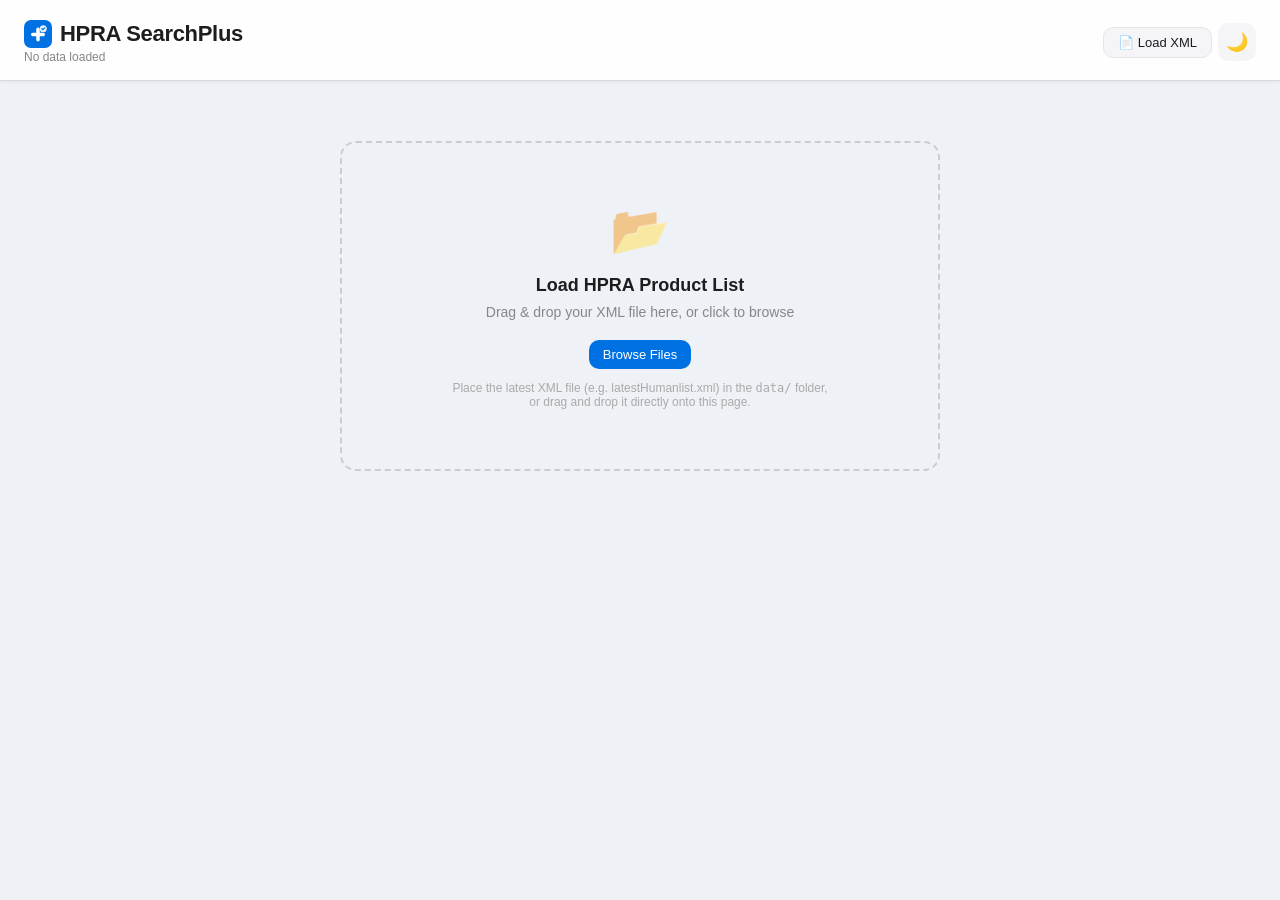
==== index.html @ dfe831aa "Addition of review check function" ====
<!DOCTYPE html>
<html lang="en">
<head>
    <meta charset="UTF-8">
    <meta name="viewport" content="width=device-width, initial-scale=1.0">
    <title>HPRA SearchPlus</title>
    <link rel="stylesheet" href="css/styles.css">
</head>
<body>
    <div class="header">
        <div class="header-content">
            <div class="header-top">
                <div class="header-text">
                    <h1><svg class="app-logo" viewBox="0 0 32 32" width="28" height="28" fill="none" xmlns="http://www.w3.org/2000/svg"><rect width="32" height="32" rx="8" fill="#0071e3"/><path d="M8 16.5a2 2 0 012-2h4v-4a2 2 0 014 0v4h4a2 2 0 010 4h-4v4a2 2 0 01-4 0v-4h-4a2 2 0 01-2-2z" fill="#fff"/><circle cx="22" cy="10" r="4" fill="#fff" opacity=".9"/><path d="M20.5 10l1 1 2-2" stroke="#0071e3" stroke-width="1.5" stroke-linecap="round" stroke-linejoin="round"/></svg> HPRA SearchPlus</h1>
                    <div class="publication-date" id="publicationDate">No data loaded</div>
                </div>
                <div class="header-controls">
                    <input type="file" id="xmlFileInput" accept=".xml" />
                    <button type="button" class="btn btn-secondary" id="fileSelectBtn" title="Load XML file">📄 Load XML</button>
                    <button type="button" class="btn btn-primary" id="exportBtn" title="Export filtered results to CSV" style="display:none;">📥 Export CSV</button>
                    <button type="button" class="btn btn-secondary" id="viewToggleBtn" title="Toggle table/card view" style="display:none;">📊 Table</button>
                    <div class="column-picker-wrapper" id="columnPickerWrapper" style="display:none;position:relative;">
                        <button type="button" class="btn btn-secondary" id="columnPickerBtn" title="Choose table columns">⚙️ Columns</button>
                        <div class="column-picker-dropdown" id="columnPickerDropdown"></div>
                    </div>
                    <button type="button" class="btn btn-secondary" id="atcBrowserBtn" title="Browse ATC classification tree" style="display:none;">🌳 ATC</button>
                    <button type="button" class="btn btn-secondary" id="shareBtn" title="Copy shareable link with current filters" style="display:none;">🔗 Share</button>
                    <button type="button" class="btn btn-secondary" id="reviewedFilterBtn" title="Filter to show only reviewed items" style="display:none;">☑ Reviewed</button>
                    <button type="button" class="btn-icon" id="themeToggle" title="Toggle dark mode">🌙</button>
                </div>
            </div>

            <div class="search-row" id="searchRow" style="display:none;">
                <div class="search-input-wrapper">
                    <input type="text" class="search-input" id="searchInput"
                        placeholder="Search products, substances, ATC codes, holders, licence numbers..."
                        autocomplete="off">
                    <button class="search-clear" id="searchClear" title="Clear search">✕</button>
                    <span class="search-shortcut" id="searchHint">/</span>
                </div>
                <div style="display:flex;gap:6px;align-items:center;">
                    <label class="filter-label" style="white-space:nowrap;">Sort by</label>
                    <select id="sortSelect" style="width:auto;min-width:140px;">
                        <option value="name-asc">Name A–Z</option>
                        <option value="name-desc">Name Z–A</option>
                        <option value="holder-asc">Holder A–Z</option>
                        <option value="holder-desc">Holder Z–A</option>
                        <option value="date-desc">Date (Newest)</option>
                        <option value="date-asc">Date (Oldest)</option>
                        <option value="market">Market Status</option>
                    </select>
                </div>
            </div>

            <div class="filters-row" id="filtersRow" style="display:none;">
                <div class="filter-group" id="filterMarketGroup">
                    <label class="filter-label">Market Status</label>
                    <div class="multiselect-wrapper" data-ms="market">
                        <button type="button" class="multiselect-button"><span class="ms-display multiselect-placeholder">All</span><span>▼</span></button>
                        <div class="multiselect-dropdown">
                            <div class="multiselect-search"><input type="text" placeholder="Type to search..."></div>
                            <div class="multiselect-actions"><button type="button" class="ms-select-all">Select Visible</button><button type="button" class="ms-clear">Clear All</button></div>
                            <div class="multiselect-options"></div>
                        </div>
                    </div>
                </div>
                <div class="filter-group">
                    <label class="filter-label">Product Type</label>
                    <select id="filterType"><option value="">All</option></select>
                </div>
                <div class="filter-group">
                    <label class="filter-label">Registration</label>
                    <select id="filterStatus"><option value="">All</option></select>
                </div>
                <div class="filter-group" id="filterFormGroup">
                    <label class="filter-label">Dosage Form</label>
                    <div class="multiselect-wrapper" data-ms="form">
                        <button type="button" class="multiselect-button"><span class="ms-display multiselect-placeholder">All</span><span>▼</span></button>
                        <div class="multiselect-dropdown">
                            <div class="multiselect-search"><input type="text" placeholder="Type to search forms..."></div>
                            <div class="multiselect-actions"><button type="button" class="ms-select-all">Select Visible</button><button type="button" class="ms-clear">Clear All</button></div>
                            <div class="multiselect-options"></div>
                        </div>
                    </div>
                </div>
                <div class="filter-group" id="filterHolderGroup">
                    <label class="filter-label">PA Holder</label>
                    <div class="multiselect-wrapper" data-ms="holder">
                        <button type="button" class="multiselect-button"><span class="ms-display multiselect-placeholder">All</span><span>▼</span></button>
                        <div class="multiselect-dropdown">
                            <div class="multiselect-search"><input type="text" placeholder="Type to search holders..."></div>
                            <div class="multiselect-actions"><button type="button" class="ms-select-all">Select Visible</button><button type="button" class="ms-clear">Clear All</button></div>
                            <div class="multiselect-options"></div>
                        </div>
                    </div>
                </div>
                <div class="filter-group" id="filterSubstancesGroup">
                    <label class="filter-label">Active Substance</label>
                    <div class="multiselect-wrapper" data-ms="substance">
                        <button type="button" class="multiselect-button"><span class="ms-display multiselect-placeholder">All</span><span>▼</span></button>
                        <div class="multiselect-dropdown">
                            <div class="multiselect-search"><input type="text" placeholder="Type to search substances..."></div>
                            <div class="multiselect-actions"><button type="button" class="ms-select-all">Select Visible</button><button type="button" class="ms-clear">Clear All</button></div>
                            <div class="multiselect-options"></div>
                        </div>
                    </div>
                </div>
                <div class="filter-group" id="filterRoutesGroup">
                    <label class="filter-label">Route</label>
                    <div class="multiselect-wrapper" data-ms="route">
                        <button type="button" class="multiselect-button"><span class="ms-display multiselect-placeholder">All</span><span>▼</span></button>
                        <div class="multiselect-dropdown">
                            <div class="multiselect-search"><input type="text" placeholder="Type to search routes..."></div>
                            <div class="multiselect-actions"><button type="button" class="ms-select-all">Select Visible</button><button type="button" class="ms-clear">Clear All</button></div>
                            <div class="multiselect-options"></div>
                        </div>
                    </div>
                </div>
                <div class="filter-group" id="filterATCGroup">
                    <label class="filter-label">ATC Code</label>
                    <div class="multiselect-wrapper" data-ms="atc">
                        <button type="button" class="multiselect-button"><span class="ms-display multiselect-placeholder">All</span><span>▼</span></button>
                        <div class="multiselect-dropdown">
                            <div class="multiselect-search"><input type="text" placeholder="Type to search ATC codes..."></div>
                            <div class="multiselect-actions"><button type="button" class="ms-select-all">Select Visible</button><button type="button" class="ms-clear">Clear All</button></div>
                            <div class="multiselect-options"></div>
                        </div>
                    </div>
                </div>
                <div class="filter-group">
                    <label class="filter-label">Legal Basis</label>
                    <select id="filterLegalBasis"><option value="">All</option></select>
                </div>
                <div class="filter-group">
                    <label class="filter-label">Dispensing</label>
                    <select id="filterDispensing"><option value="">All</option></select>
                </div>
                <div class="filter-group" style="justify-content:flex-end;">
                    <button type="button" class="btn btn-danger" id="clearFiltersBtn" style="display:none;" title="Reset all filters and search">✕ Clear All</button>
                </div>
            </div>

            <div class="filter-pills-bar" id="filterPillsBar" style="display:none;"></div>

            <div class="stats-bar" id="statsBar" style="display:none;">
                <span class="stat-total" id="statTotal"></span>
                <span class="stat-pill stat-marketed" id="statMarketed"></span>
                <span class="stat-pill stat-not-marketed" id="statNotMarketed"></span>
                <span class="stat-pill stat-unknown" id="statUnknown"></span>
                <span class="stat-pill stat-reviewed" id="statReviewed" style="display:none;"></span>
            </div>
        </div>
    </div>

    <div class="container">
        <div id="loadingState">
            <div class="loading">
                <div class="loader"></div>
                <p>Looking for XML data...</p>
            </div>
        </div>

        <div id="dropZone" style="display:none;">
            <div class="drop-zone" id="dropArea">
                <div class="drop-zone-icon">📂</div>
                <div class="drop-zone-title">Load HPRA Product List</div>
                <div class="drop-zone-sub">Drag & drop your XML file here, or click to browse</div>
                <button class="btn btn-primary" id="dropZoneBrowse">Browse Files</button>
                <div class="drop-zone-hint">
                    Place the latest XML file (e.g. latestHumanlist.xml) in the <code>data/</code> folder,<br>
                    or drag and drop it directly onto this page.
                </div>
            </div>
        </div>

        <div class="atc-browser-panel" id="atcBrowserPanel" style="display:none;">
            <div class="atc-browser-header">
                <div class="atc-browser-title">🌳 ATC Classification Browser</div>
                <div style="display:flex;gap:6px;align-items:center;">
                    <span class="atc-active-filter" id="atcActiveFilter" style="display:none;"></span>
                    <button type="button" class="btn btn-danger" id="clearAtcFilter" style="display:none;font-size:11px;padding:4px 10px;">✕ Clear</button>
                    <button type="button" class="atc-collapse-btn" id="atcCollapseAll" title="Collapse all">⊟</button>
                </div>
            </div>
            <div class="atc-browser-search">
                <input type="text" id="atcBrowserSearch" placeholder="Search ATC codes..." />
            </div>
            <div class="atc-browser-tree" id="atcBrowserTree"></div>
        </div>

        <div id="productsContainer" style="display:none;"></div>

        <div class="pagination" id="paginationControls" style="display:none;">
            <button type="button" id="firstPageBtn" title="First page">⟪</button>
            <button type="button" id="prevPageBtn" title="Previous page">← Prev</button>
            <div class="page-info"><span id="pageInfo">Page 1</span></div>
            <button type="button" id="nextPageBtn" title="Next page">Next →</button>
            <button type="button" id="lastPageBtn" title="Last page">⟫</button>
            <select id="perPageSelect" title="Items per page">
                <option value="25">25</option>
                <option value="50" selected>50</option>
                <option value="100">100</option>
                <option value="250">250</option>
            </select>
            <span style="font-size:12px;color:#86868b;">per page</span>
        </div>
    </div>

    <div class="modal" id="detailModal">
        <div class="modal-content" id="modalContent">
            <div id="modalBody"></div>
        </div>
    </div>

    <div class="toast" id="toast"></div>

    <footer class="app-footer" id="appFooter" style="display:none;">
        <span>HPRA SearchPlus</span>
        <span class="footer-sep">|</span>
        <span>Data sourced from <a href="https://www.hpra.ie" target="_blank" rel="noopener">HPRA</a></span>
        <span class="footer-sep">|</span>
        <a href="#" id="changelogLink">Changelog</a>
        <span class="footer-sep">|</span>
        <a href="https://github.com/snbyrnes/snbyrnes.github.io/issues/new/choose" target="_blank" rel="noopener">🐛 Report a Bug / Request a Feature</a>
    </footer>

    <div class="changelog-overlay" id="changelogModal">
        <div class="changelog-modal">
            <div class="changelog-header">
                <h3>📋 Changelog</h3>
                <button type="button" class="changelog-close" id="closeChangelog" title="Close">✕</button>
            </div>
            <div class="changelog-body" id="changelogContent">
                <div class="changelog-loading">Loading changelog...</div>
            </div>
        </div>
    </div>

    <script src="js/app.js"></script>
</body>
</html>
---- css/styles.css ----
/* HPRA SearchPlus – Styles */

* { margin: 0; padding: 0; box-sizing: border-box; }

body {
    font-family: -apple-system, BlinkMacSystemFont, 'Segoe UI', Roboto, Oxygen, Ubuntu, Cantarell, sans-serif;
    background: #eef1f5; color: #1d1d1f;
    transition: background 0.3s ease, color 0.3s ease;
}
body.dark { background: #161618; color: #f5f5f7; }

/* ── Header ─────────────────────────────────────────── */
.header {
    background: rgba(255,255,255,0.92); backdrop-filter: blur(12px);
    padding: 20px 24px 16px; border-bottom: 1px solid #d8dae0;
    position: sticky; top: 0; z-index: 100;
    box-shadow: 0 1px 4px rgba(0,0,0,0.06);
}
body.dark .header { background: rgba(29,29,31,0.92); border-bottom-color: #3a3a3c; box-shadow: 0 1px 4px rgba(0,0,0,0.3); }
.header-content { max-width: 1600px; margin: 0 auto; }

.header-top { display: flex; justify-content: space-between; align-items: center; gap: 16px; flex-wrap: wrap; }
.header-text { display: flex; flex-direction: column; gap: 2px; }
.header-text h1 { font-size: 22px; font-weight: 700; letter-spacing: -0.3px; display: flex; align-items: center; gap: 8px; }
.app-logo { flex-shrink: 0; vertical-align: middle; }
.publication-date { font-size: 12px; color: #86868b; }
.header-controls { display: flex; gap: 6px; align-items: center; flex-wrap: wrap; }

/* Buttons */
.btn {
    border: none; padding: 7px 14px; border-radius: 10px; cursor: pointer;
    font-size: 13px; font-weight: 500; transition: all 0.2s ease;
    display: inline-flex; align-items: center; gap: 5px; white-space: nowrap;
}
.btn-primary { background: #0071e3; color: #fff; }
.btn-primary:hover { background: #0077ed; }
body.dark .btn-primary { background: #0a84ff; }
.btn-secondary {
    background: #f5f5f7; color: #1d1d1f; border: 1px solid #e5e5e7;
}
.btn-secondary:hover { background: #e8e8ed; border-color: #0071e3; }
body.dark .btn-secondary { background: #424245; color: #f5f5f7; border-color: #555558; }
body.dark .btn-secondary:hover { background: #555558; border-color: #0a84ff; }
.btn-secondary.active { background: #0071e3; color: #fff; border-color: #0071e3; }
body.dark .btn-secondary.active { background: #0a84ff; border-color: #0a84ff; }
.btn-icon {
    background: #f5f5f7; border: none; width: 38px; height: 38px;
    border-radius: 10px; cursor: pointer; display: flex; align-items: center;
    justify-content: center; font-size: 18px; transition: background 0.2s;
}
body.dark .btn-icon { background: #424245; }
.btn-icon:hover { background: #e5e5e7; }
body.dark .btn-icon:hover { background: #555558; }
.btn-danger { background: transparent; color: #ff3b30; border: 1px solid #ff3b30; }
.btn-danger:hover { background: #ff3b30; color: #fff; }

#xmlFileInput { display: none; }

/* Search */
.search-row { display: flex; gap: 10px; margin-top: 14px; align-items: center; }
.search-input-wrapper { position: relative; flex: 1; max-width: 520px; }
.search-input {
    width: 100%; padding: 9px 36px 9px 14px; font-size: 14px;
    border: 1px solid #d0d2d8; border-radius: 10px;
    background: white; color: #1d1d1f; transition: all 0.2s ease;
    box-shadow: inset 0 1px 2px rgba(0,0,0,0.04);
}
body.dark .search-input { background: #424245; color: #f5f5f7; border-color: #555558; }
.search-input:focus { outline: none; border-color: #0071e3; box-shadow: 0 0 0 3px rgba(0,113,227,0.12); }
.search-clear {
    position: absolute; right: 8px; top: 50%; transform: translateY(-50%);
    background: none; border: none; font-size: 16px; cursor: pointer;
    color: #86868b; display: none; padding: 4px;
}
.search-clear.visible { display: block; }
.search-shortcut {
    position: absolute; right: 10px; top: 50%; transform: translateY(-50%);
    font-size: 11px; color: #aaa; background: #f0f0f0; padding: 1px 6px;
    border-radius: 4px; pointer-events: none; border: 1px solid #ddd;
}
body.dark .search-shortcut { background: #555; border-color: #666; color: #aaa; }

/* Filters */
.filters-row {
    display: flex; gap: 8px; margin-top: 12px; flex-wrap: wrap; align-items: flex-end;
}
.filter-group { display: flex; flex-direction: column; gap: 3px; min-width: 150px; flex: 1; max-width: 220px; }
.filter-label { font-size: 11px; font-weight: 600; text-transform: uppercase; letter-spacing: 0.4px; color: #86868b; }

select {
    padding: 7px 10px; border: 1px solid #e5e5e7; border-radius: 8px;
    background: white; color: #1d1d1f; font-size: 13px;
    cursor: pointer; transition: all 0.2s ease; width: 100%;
}
body.dark select { background: #424245; color: #f5f5f7; border-color: #555558; }
select:focus { outline: none; border-color: #0071e3; }

/* Multiselect */
.multiselect-wrapper { position: relative; width: 100%; }
.multiselect-button {
    padding: 7px 10px; border: 1px solid #e5e5e7; border-radius: 8px;
    background: white; color: #1d1d1f; font-size: 13px; cursor: pointer;
    transition: all 0.2s; text-align: left; width: 100%;
    display: flex; justify-content: space-between; align-items: center;
}
body.dark .multiselect-button { background: #424245; color: #f5f5f7; border-color: #555558; }
.multiselect-button:hover { border-color: #0071e3; }
.multiselect-dropdown {
    display: none; position: absolute; top: 100%; left: 0; right: 0;
    background: white; border: 1px solid #e5e5e7; border-top: none;
    border-radius: 0 0 8px 8px; margin-top: -1px; z-index: 1000;
    box-shadow: 0 8px 20px rgba(0,0,0,0.12);
}
body.dark .multiselect-dropdown { background: #424245; border-color: #555558; box-shadow: 0 8px 20px rgba(0,0,0,0.4); }
.multiselect-dropdown.active { display: block; }
.multiselect-search {
    padding: 6px 8px; border-bottom: 1px solid #e5e5e7;
    position: sticky; top: 0; background: white; z-index: 1001;
}
body.dark .multiselect-search { background: #424245; border-bottom-color: #555558; }
.multiselect-search input {
    width: 100%; padding: 5px 8px; border: 1px solid #e5e5e7;
    border-radius: 6px; font-size: 12px; background: #f5f5f7; color: #1d1d1f;
}
body.dark .multiselect-search input { background: #555558; color: #f5f5f7; border-color: #666669; }
.multiselect-search input:focus { outline: none; border-color: #0071e3; }
.multiselect-actions {
    padding: 4px 8px; border-bottom: 1px solid #e5e5e7; display: flex; gap: 8px;
}
body.dark .multiselect-actions { border-bottom-color: #555558; }
.multiselect-actions button {
    font-size: 11px; color: #0071e3; background: none; border: none; cursor: pointer; padding: 2px;
}
body.dark .multiselect-actions button { color: #0a84ff; }
.multiselect-options { max-height: 220px; overflow-y: auto; }
.multiselect-option {
    padding: 6px 10px; cursor: pointer; display: flex; align-items: center;
    font-size: 13px; border-bottom: 1px solid #f5f5f7; transition: background 0.1s;
}
body.dark .multiselect-option { border-bottom-color: #555558; }
.multiselect-option:hover { background: #f5f5f7; }
body.dark .multiselect-option:hover { background: #555558; }
.multiselect-option input[type="checkbox"] { margin-right: 8px; cursor: pointer; width: 15px; height: 15px; }
.multiselect-option .count { margin-left: auto; font-size: 11px; color: #86868b; min-width: 30px; text-align: right; }
.multiselect-placeholder { color: #86868b; }

/* Stats bar */
.stats-bar {
    display: flex; gap: 16px; margin-top: 12px; align-items: center; flex-wrap: wrap;
    font-size: 12px; color: #86868b;
    background: rgba(0,0,0,0.02); padding: 8px 12px; border-radius: 8px;
    border: 1px solid #e5e5e7;
}
body.dark .stats-bar { background: rgba(255,255,255,0.03); border-color: #3a3a3c; }
.stats-bar .stat-total { font-weight: 600; color: #1d1d1f; font-size: 13px; }
body.dark .stats-bar .stat-total { color: #f5f5f7; }
.stat-pill {
    display: inline-flex; align-items: center; gap: 4px;
    padding: 2px 8px; border-radius: 6px; font-size: 11px; font-weight: 500;
}
.stat-marketed { background: #e8f5e9; color: #1b5e20; }
body.dark .stat-marketed { background: #1b4620; color: #81c784; }
.stat-not-marketed { background: #ffebee; color: #b71c1c; }
body.dark .stat-not-marketed { background: #4c1419; color: #ef5350; }
.stat-unknown { background: #f3e5f5; color: #4a148c; }
body.dark .stat-unknown { background: #3d1a47; color: #ce93d8; }
.stat-reviewed { background: #e0f2f1; color: #004d40; }
body.dark .stat-reviewed { background: #003d33; color: #4db6ac; }

/* Container */
.container { max-width: 1600px; margin: 0 auto; padding: 20px 24px; }

/* Loading & Drop Zone */
.loading { text-align: center; padding: 48px 24px; color: #86868b; }
.loader {
    width: 36px; height: 36px; border: 3px solid #e5e5e7;
    border-top-color: #0071e3; border-radius: 50%;
    animation: spin 0.8s linear infinite; margin: 0 auto 14px;
}
body.dark .loader { border-color: #555558; border-top-color: #0a84ff; }
@keyframes spin { to { transform: rotate(360deg); } }

.drop-zone {
    border: 2px dashed #ccc; border-radius: 16px; padding: 60px 40px;
    text-align: center; transition: all 0.3s ease; cursor: pointer;
    margin: 40px auto; max-width: 600px;
}
.drop-zone.drag-over { border-color: #0071e3; background: rgba(0,113,227,0.05); transform: scale(1.01); }
body.dark .drop-zone { border-color: #555; }
body.dark .drop-zone.drag-over { border-color: #0a84ff; background: rgba(10,132,255,0.08); }
.drop-zone-icon { font-size: 48px; margin-bottom: 16px; opacity: 0.6; }
.drop-zone-title { font-size: 18px; font-weight: 600; margin-bottom: 8px; color: #1d1d1f; }
body.dark .drop-zone-title { color: #f5f5f7; }
.drop-zone-sub { font-size: 14px; color: #86868b; margin-bottom: 20px; }
.drop-zone-hint { font-size: 12px; color: #aaa; margin-top: 12px; }

/* Card view */
.products-grid {
    display: grid; grid-template-columns: repeat(auto-fill, minmax(340px, 1fr));
    gap: 14px;
}
.product-card {
    background: white; border-radius: 12px; padding: 18px;
    border: 1px solid #dcdee3; transition: all 0.2s ease; cursor: pointer;
    box-shadow: 0 1px 3px rgba(0,0,0,0.04);
}
body.dark .product-card { background: #2a2a2c; border-color: #3a3a3c; box-shadow: 0 1px 3px rgba(0,0,0,0.2); }
.product-card:hover { border-color: #0071e3; box-shadow: 0 4px 16px rgba(0,0,0,0.08); transform: translateY(-1px); }
body.dark .product-card:hover { box-shadow: 0 4px 16px rgba(0,0,0,0.35); }
.product-name {
    font-size: 15px; font-weight: 600; margin-bottom: 10px;
    color: #1d1d1f; line-height: 1.35;
}
body.dark .product-name { color: #f5f5f7; }
.product-detail {
    font-size: 12px; margin-bottom: 5px; color: #86868b;
    display: flex; justify-content: space-between; align-items: baseline;
}
.detail-label { font-weight: 500; color: #1d1d1f; flex-shrink: 0; }
body.dark .detail-label { color: #e8e8ed; }
.detail-value { text-align: right; flex: 1; margin-left: 10px; word-break: break-word; }

.badge {
    display: inline-block; padding: 3px 8px; border-radius: 6px;
    font-size: 10px; font-weight: 600; text-transform: uppercase;
    letter-spacing: 0.4px; margin-top: 10px; margin-right: 4px;
}
.badge-marketed { background: #e8f5e9; color: #1b5e20; }
body.dark .badge-marketed { background: #1b4620; color: #81c784; }
.badge-not-marketed { background: #ffebee; color: #b71c1c; }
body.dark .badge-not-marketed { background: #4c1419; color: #ef5350; }
.badge-unknown { background: #f3e5f5; color: #4a148c; }
body.dark .badge-unknown { background: #3d1a47; color: #ce93d8; }

.substance-tags { margin-top: 8px; padding-top: 8px; border-top: 1px solid #e5e5e7; }
body.dark .substance-tags { border-top-color: #424245; }
.substance-tag {
    display: inline-block; background: #e8ecf2; color: #1d1d1f;
    padding: 3px 7px; border-radius: 5px; margin: 2px 3px 2px 0; font-size: 10px;
    border: 1px solid #d8dae0;
}
body.dark .substance-tag { background: #3a3a3c; color: #f5f5f7; border-color: #4a4a4c; }

/* Table view */
.products-table-wrapper { overflow-x: auto; border-radius: 12px; border: 1px solid #dcdee3; box-shadow: 0 1px 4px rgba(0,0,0,0.05); }
body.dark .products-table-wrapper { border-color: #3a3a3c; box-shadow: 0 1px 4px rgba(0,0,0,0.25); }
.products-table {
    width: 100%; border-collapse: collapse; font-size: 13px;
    background: white;
}
body.dark .products-table { background: #2a2a2c; }
.products-table th {
    position: sticky; top: 0; background: #f0f2f5; padding: 10px 12px;
    text-align: left; font-weight: 600; font-size: 11px;
    text-transform: uppercase; letter-spacing: 0.3px; color: #6e6e73;
    border-bottom: 2px solid #d0d2d8; cursor: pointer; user-select: none;
    white-space: nowrap;
}
body.dark .products-table th { background: #2f2f31; border-bottom-color: #424245; color: #98989d; }
.products-table th:hover { color: #0071e3; }
body.dark .products-table th:hover { color: #0a84ff; }
.products-table th .sort-arrow { margin-left: 4px; font-size: 10px; }
.products-table td {
    padding: 9px 12px; border-bottom: 1px solid #ecedf0;
    vertical-align: top; max-width: 250px; word-break: break-word;
}
body.dark .products-table td { border-bottom-color: #333335; }
.products-table tr { cursor: pointer; transition: background 0.15s; }
.products-table tbody tr:nth-child(even) { background: #f8f9fb; }
body.dark .products-table tbody tr:nth-child(even) { background: #252527; }
.products-table tbody tr:hover { background: #e8ecf2; }
body.dark .products-table tbody tr:hover { background: #36363a; }
.products-table .cell-badge {
    display: inline-block; padding: 2px 6px; border-radius: 4px;
    font-size: 10px; font-weight: 600; text-transform: uppercase;
}

/* Reviewed column */
.review-col {
    width: 44px !important; min-width: 44px;
    text-align: center; padding: 0 6px !important;
    vertical-align: middle;
}
.review-col input[type="checkbox"] {
    width: 16px; height: 16px; cursor: pointer;
    accent-color: #0071e3; display: block; margin: 0 auto;
}
body.dark .review-col input[type="checkbox"] { accent-color: #0a84ff; }

/* Reviewed row highlight */
.products-table tbody tr.row-reviewed { background: #f0faf3 !important; }
body.dark .products-table tbody tr.row-reviewed { background: #1a3320 !important; }
.products-table tbody tr.row-reviewed td { border-bottom-color: #c3e6cb !important; }
body.dark .products-table tbody tr.row-reviewed td { border-bottom-color: #2d5e3a !important; }

/* Reviewed card highlight */
.product-card.card-reviewed {
    border-color: #34c759 !important;
    background: #f0faf3;
}
body.dark .product-card.card-reviewed {
    border-color: #30d158 !important;
    background: #1a3320;
}

/* Card top row (name + review checkbox) */
.card-top-row {
    display: flex; justify-content: space-between;
    align-items: flex-start; gap: 8px; margin-bottom: 10px;
}
.card-top-row .product-name { flex: 1; }
.review-card-check {
    display: flex; align-items: flex-start;
    cursor: pointer; flex-shrink: 0; padding-top: 2px;
}
.review-card-check input[type="checkbox"] {
    width: 16px; height: 16px; cursor: pointer; accent-color: #0071e3;
}
body.dark .review-card-check input[type="checkbox"] { accent-color: #0a84ff; }

/* No results */
.no-results { text-align: center; padding: 60px 24px; color: #86868b; }
.no-results-icon { font-size: 48px; margin-bottom: 12px; opacity: 0.5; }
.no-results-text { font-size: 17px; font-weight: 600; margin-bottom: 6px; color: #1d1d1f; }
body.dark .no-results-text { color: #f5f5f7; }

/* Pagination */
.pagination {
    display: flex; justify-content: center; align-items: center;
    gap: 8px; margin: 30px 0; flex-wrap: wrap;
}
.pagination button {
    padding: 7px 12px; border: 1px solid #dcdee3; border-radius: 8px;
    background: white; color: #1d1d1f; font-size: 13px; cursor: pointer;
    transition: all 0.2s; box-shadow: 0 1px 2px rgba(0,0,0,0.04);
}
body.dark .pagination button { background: #2a2a2c; color: #f5f5f7; border-color: #3a3a3c; box-shadow: none; }
.pagination button:hover:not(:disabled) { background: #e8ecf2; border-color: #0071e3; }
body.dark .pagination button:hover:not(:disabled) { background: #3a3a3c; }
.pagination button:disabled { opacity: 0.4; cursor: not-allowed; }
.pagination .page-info { color: #86868b; font-size: 13px; min-width: 120px; text-align: center; }
.pagination select { width: auto; min-width: 60px; }

/* Modal */
.modal {
    display: none; position: fixed; inset: 0;
    background: rgba(0,0,0,0.5); backdrop-filter: blur(4px);
    z-index: 1000; align-items: center; justify-content: center; padding: 20px;
}
.modal.active { display: flex; }
.modal-content {
    background: white; border-radius: 14px; padding: 28px;
    max-width: 680px; max-height: 85vh; overflow-y: auto; width: 100%;
    box-shadow: 0 20px 60px rgba(0,0,0,0.25);
    border: 1px solid rgba(0,0,0,0.08);
}
body.dark .modal-content { background: #2a2a2c; }
.modal-header { display: flex; justify-content: space-between; align-items: flex-start; margin-bottom: 20px; }
.modal-header h2 { font-size: 20px; font-weight: 700; line-height: 1.3; flex: 1; margin-right: 16px; }
.modal-close {
    font-size: 22px; cursor: pointer; color: #86868b; border: none;
    background: #f5f5f7; width: 32px; height: 32px; border-radius: 8px;
    display: flex; align-items: center; justify-content: center; flex-shrink: 0;
}
body.dark .modal-close { background: #424245; }
.modal-close:hover { background: #e5e5e7; color: #1d1d1f; }
body.dark .modal-close:hover { background: #555; color: #f5f5f7; }

.modal-section { margin-bottom: 20px; background: #f8f9fb; border-radius: 10px; padding: 14px 16px; }
body.dark .modal-section { background: #232325; }
.modal-section-title {
    font-size: 11px; font-weight: 700; text-transform: uppercase;
    letter-spacing: 0.5px; color: #0071e3; margin-bottom: 10px;
    padding-bottom: 6px; border-bottom: 1px solid #e5e5e7;
}
body.dark .modal-section-title { color: #0a84ff; border-bottom-color: #424245; }
.modal-field { margin-bottom: 12px; }
.modal-field-label {
    font-weight: 500; color: #86868b; font-size: 11px;
    text-transform: uppercase; letter-spacing: 0.4px; margin-bottom: 2px;
}
.modal-field-value { color: #1d1d1f; font-size: 14px; line-height: 1.5; }
body.dark .modal-field-value { color: #f5f5f7; }
.modal-field-value ul { list-style: none; }
.modal-field-value li { padding: 2px 0; }
.modal-field-value li::before { content: "\2022 "; color: #86868b; }
.copy-btn {
    background: none; border: none; cursor: pointer; font-size: 14px;
    padding: 2px 4px; margin-left: 6px; opacity: 0.5; transition: opacity 0.2s;
    vertical-align: middle;
}
.copy-btn:hover { opacity: 1; }
.copy-btn.copied { opacity: 1; }

/* Toast */
.toast {
    position: fixed; bottom: 24px; right: 24px; background: #1d1d1f;
    color: #fff; padding: 10px 18px; border-radius: 10px; font-size: 13px;
    z-index: 2000; opacity: 0; transform: translateY(20px);
    transition: all 0.3s ease; pointer-events: none;
}
body.dark .toast { background: #f5f5f7; color: #1d1d1f; }
.toast.visible { opacity: 1; transform: translateY(0); }

/* Responsive */
@media (max-width: 768px) {
    .header { padding: 14px 16px 12px; }
    .header-text h1 { font-size: 18px; }
    .container { padding: 14px 16px; }
    .products-grid { grid-template-columns: 1fr; }
    .search-input-wrapper { max-width: 100%; }
    .filter-group { min-width: 120px; max-width: none; }
    .filters-row { gap: 6px; }
}

/* Highlight */
mark {
    background: #fef08a; color: inherit; padding: 0 1px; border-radius: 2px;
}
body.dark mark { background: #854d0e; color: #fef08a; }

/* Freshness indicator */
.freshness-badge {
    display: inline-flex; align-items: center; gap: 4px;
    padding: 2px 8px; border-radius: 6px; font-size: 11px; font-weight: 500;
    margin-left: 8px; vertical-align: middle;
}
.freshness-fresh { background: #e8f5e9; color: #1b5e20; }
body.dark .freshness-fresh { background: #1b4620; color: #81c784; }
.freshness-aging { background: #fff3e0; color: #e65100; }
body.dark .freshness-aging { background: #4e2a00; color: #ffb74d; }
.freshness-stale { background: #ffebee; color: #b71c1c; }
body.dark .freshness-stale { background: #4c1419; color: #ef5350; }

/* Column picker */
.column-picker-wrapper { position: relative; }
.column-picker-dropdown {
    display: none; position: absolute; top: 100%; right: 0;
    background: white; border: 1px solid #e5e5e7; border-radius: 10px;
    margin-top: 6px; z-index: 1000; min-width: 220px;
    box-shadow: 0 8px 20px rgba(0,0,0,0.12);
    max-height: 400px; overflow-y: auto;
}
body.dark .column-picker-dropdown { background: #424245; border-color: #555558; box-shadow: 0 8px 20px rgba(0,0,0,0.4); }
.column-picker-dropdown.active { display: block; }
.cp-header {
    padding: 8px 12px; font-size: 11px; font-weight: 700;
    text-transform: uppercase; letter-spacing: 0.4px;
    color: #86868b; border-bottom: 1px solid #e5e5e7;
}
body.dark .cp-header { border-bottom-color: #555558; }
.cp-actions {
    padding: 4px 12px; border-bottom: 1px solid #e5e5e7; display: flex; gap: 8px;
}
body.dark .cp-actions { border-bottom-color: #555558; }
.cp-actions button {
    font-size: 11px; color: #0071e3; background: none; border: none; cursor: pointer; padding: 2px;
}
body.dark .cp-actions button { color: #0a84ff; }
.column-picker-option {
    padding: 6px 12px; cursor: pointer; display: flex; align-items: center;
    font-size: 13px; border-bottom: 1px solid #f5f5f7; transition: background 0.1s;
}
body.dark .column-picker-option { border-bottom-color: #555558; }
.column-picker-option:hover { background: #f5f5f7; }
body.dark .column-picker-option:hover { background: #555558; }
.column-picker-option:last-child { border-bottom: none; }
.column-picker-option input[type="checkbox"] { margin-right: 8px; cursor: pointer; width: 15px; height: 15px; }

/* ── Footer ────────────────────────────────────────── */
.app-footer {
    text-align: center; padding: 16px 24px; font-size: 12px; color: #86868b;
    border-top: 1px solid #d8dae0; background: #f0f2f5;
}
body.dark .app-footer { background: #1a1a1c; border-top-color: #2a2a2c; color: #98989d; }
.app-footer a { color: #0071e3; text-decoration: none; }
.app-footer a:hover { text-decoration: underline; }
body.dark .app-footer a { color: #0a84ff; }
.footer-sep { margin: 0 8px; opacity: 0.4; }

/* ── Changelog Modal ──────────────────────────────── */
.changelog-overlay {
    position: fixed; inset: 0; background: rgba(0,0,0,0.5); display: flex;
    align-items: center; justify-content: center; z-index: 3000;
    opacity: 0; visibility: hidden; transition: opacity 0.25s, visibility 0.25s;
    padding: 24px;
}
.changelog-overlay.active { opacity: 1; visibility: visible; }
.changelog-modal {
    background: #fff; border-radius: 14px; width: 100%; max-width: 620px;
    max-height: 80vh; display: flex; flex-direction: column;
    box-shadow: 0 20px 60px rgba(0,0,0,0.3); transform: translateY(20px);
    transition: transform 0.25s;
}
.changelog-overlay.active .changelog-modal { transform: translateY(0); }
body.dark .changelog-modal { background: #2c2c2e; }
.changelog-header {
    display: flex; justify-content: space-between; align-items: center;
    padding: 18px 24px; border-bottom: 1px solid #e5e5ea;
}
body.dark .changelog-header { border-bottom-color: #3a3a3c; }
.changelog-header h3 { margin: 0; font-size: 17px; font-weight: 600; }
.changelog-close {
    width: 30px; height: 30px; border: none; background: #f5f5f7; color: #666;
    border-radius: 50%; cursor: pointer; font-size: 14px; display: flex;
    align-items: center; justify-content: center; transition: background 0.15s;
}
.changelog-close:hover { background: #ff3b30; color: #fff; }
body.dark .changelog-close { background: #3a3a3c; color: #aaa; }
body.dark .changelog-close:hover { background: #ff453a; color: #fff; }
.changelog-body { padding: 24px; overflow-y: auto; flex: 1; }
.changelog-loading { text-align: center; padding: 40px; color: #86868b; }

/* Changelog rendered content */
.changelog-rendered h1 { font-size: 20px; margin: 0 0 16px; color: #1d1d1f; }
.changelog-rendered h2 {
    font-size: 16px; color: #0071e3; margin: 24px 0 8px; padding-bottom: 6px;
    border-bottom: 2px solid #0071e3;
}
.changelog-rendered h2:first-child { margin-top: 0; }
.changelog-rendered h3 { font-size: 14px; margin: 14px 0 6px; color: #1d1d1f; }
.changelog-rendered ul { margin: 0 0 14px 0; padding-left: 20px; }
.changelog-rendered li { color: #6e6e73; margin-bottom: 5px; font-size: 13px; line-height: 1.5; }
.changelog-rendered hr { border: none; border-top: 1px solid #e5e5ea; margin: 20px 0; }
.changelog-rendered p { color: #6e6e73; font-size: 13px; margin-bottom: 10px; line-height: 1.5; }
.changelog-rendered a { color: #0071e3; }
.changelog-rendered strong { color: #1d1d1f; }
body.dark .changelog-rendered h1,
body.dark .changelog-rendered h3,
body.dark .changelog-rendered strong { color: #f5f5f7; }
body.dark .changelog-rendered h2 { color: #0a84ff; border-bottom-color: #0a84ff; }
body.dark .changelog-rendered li,
body.dark .changelog-rendered p { color: #98989d; }
body.dark .changelog-rendered hr { border-top-color: #3a3a3c; }
body.dark .changelog-rendered a { color: #0a84ff; }

/* ── ATC Browser ──────────────────────────────────── */
.atc-browser-panel {
    background: white; border: 1px solid #e5e5e7; border-radius: 12px;
    margin-bottom: 16px; overflow: hidden;
}
body.dark .atc-browser-panel { background: #2a2a2c; border-color: #424245; }

.atc-browser-header {
    display: flex; justify-content: space-between; align-items: center;
    padding: 12px 16px; border-bottom: 1px solid #e5e5e7;
    background: #f9f9fb;
}
body.dark .atc-browser-header { background: #333; border-bottom-color: #424245; }

.atc-browser-title { font-size: 13px; font-weight: 600; }

.atc-browser-search {
    padding: 8px 12px; border-bottom: 1px solid #f0f0f2;
}
body.dark .atc-browser-search { border-bottom-color: #424245; }

.atc-browser-search input {
    width: 100%; padding: 6px 10px; border: 1px solid #e5e5e7;
    border-radius: 8px; font-size: 13px; background: #f5f5f7; color: #1d1d1f;
}
body.dark .atc-browser-search input { background: #424245; color: #f5f5f7; border-color: #555558; }
.atc-browser-search input:focus { outline: none; border-color: #0071e3; }

.atc-browser-tree { max-height: 420px; overflow-y: auto; padding: 4px 0; }

.atc-node-row {
    display: flex; align-items: center; gap: 6px;
    padding: 5px 10px; cursor: pointer; transition: background 0.1s;
    font-size: 13px; user-select: none;
}
.atc-node-row:hover { background: #f5f5f7; }
body.dark .atc-node-row:hover { background: #3a3a3c; }

.atc-node-active > .atc-node-row {
    background: rgba(0,113,227,0.08);
    box-shadow: inset 3px 0 0 #0071e3;
}
body.dark .atc-node-active > .atc-node-row {
    background: rgba(10,132,255,0.12);
    box-shadow: inset 3px 0 0 #0a84ff;
}

.atc-toggle {
    width: 16px; font-size: 10px; color: #86868b;
    flex-shrink: 0; text-align: center;
    transition: transform 0.15s; display: inline-block;
}
.atc-toggle.expanded { transform: rotate(90deg); }
.atc-toggle:hover { color: #0071e3; }
body.dark .atc-toggle:hover { color: #0a84ff; }

.atc-toggle-spacer { width: 16px; flex-shrink: 0; }

.atc-code-label {
    font-family: 'SF Mono', SFMono-Regular, Consolas, 'Liberation Mono', Menlo, monospace;
    font-weight: 600; font-size: 12px; flex-shrink: 0;
    min-width: 60px;
}

.atc-level-name {
    color: #86868b; font-size: 11px; flex: 1;
    overflow: hidden; text-overflow: ellipsis; white-space: nowrap;
}

.atc-node-count {
    margin-left: auto; font-size: 11px; color: #86868b;
    background: #f0f0f5; padding: 1px 6px; border-radius: 4px;
    flex-shrink: 0;
}
body.dark .atc-node-count { background: #424245; }

.atc-active-filter {
    font-size: 12px; font-weight: 500; color: #0071e3;
    padding: 2px 8px; background: rgba(0,113,227,0.08);
    border-radius: 6px; font-family: monospace;
}
body.dark .atc-active-filter { color: #0a84ff; background: rgba(10,132,255,0.12); }

.atc-collapse-btn {
    background: none; border: none; cursor: pointer;
    font-size: 16px; color: #86868b; padding: 2px 4px;
    border-radius: 4px; transition: all 0.15s;
}
.atc-collapse-btn:hover { color: #0071e3; background: rgba(0,113,227,0.06); }
body.dark .atc-collapse-btn:hover { color: #0a84ff; background: rgba(10,132,255,0.08); }

/* ── Filter Pills Bar ─────────────────────────────── */
.filter-pills-bar {
    display: flex; flex-wrap: wrap; gap: 6px;
    margin-top: 10px; align-items: center;
}
.filter-pill {
    display: inline-flex; align-items: center; gap: 4px;
    background: rgba(0,113,227,0.07); border: 1px solid rgba(0,113,227,0.22);
    border-radius: 20px; padding: 3px 4px 3px 10px;
    font-size: 12px; color: #0055b3; max-width: 240px;
}
body.dark .filter-pill { background: rgba(10,132,255,0.1); border-color: rgba(10,132,255,0.3); color: #4da3ff; }
.filter-pill-label { font-weight: 600; white-space: nowrap; }
.filter-pill-value { overflow: hidden; text-overflow: ellipsis; white-space: nowrap; flex: 1; min-width: 0; }
.filter-pill-remove {
    background: rgba(0,113,227,0.12); border: none; color: #0071e3;
    font-size: 13px; cursor: pointer; line-height: 1; border-radius: 50%;
    width: 18px; height: 18px; display: flex; align-items: center;
    justify-content: center; flex-shrink: 0; transition: all 0.15s;
}
.filter-pill-remove:hover { background: #0071e3; color: white; }
body.dark .filter-pill-remove { color: #0a84ff; background: rgba(10,132,255,0.15); }
body.dark .filter-pill-remove:hover { background: #0a84ff; color: white; }

/* ── Table sort indicators & keyboard nav ─────────── */
.products-table th.sort-active { color: #0071e3; background: #e4eaf5; }
body.dark .products-table th.sort-active { color: #0a84ff; background: #2a3040; }
.sort-arrow { font-size: 9px; vertical-align: middle; margin-left: 2px; }
.sort-arrow-inactive { opacity: 0.25; }
.products-table th[data-sort-field] { cursor: pointer; }

/* ── Column resize handle ─────────────────────────── */
.col-resize-handle {
    position: absolute; top: 0; right: 0;
    width: 6px; height: 100%;
    cursor: col-resize; z-index: 2;
    border-right: 2px solid transparent;
    transition: border-color 0.15s;
}
.col-resize-handle:hover, .col-resize-handle.resizing {
    border-right-color: #0071e3;
}
body.dark .col-resize-handle:hover,
body.dark .col-resize-handle.resizing { border-right-color: #0a84ff; }
body.col-resizing, body.col-resizing * { cursor: col-resize !important; user-select: none !important; }

.products-table tbody tr:focus {
    outline: 2px solid #0071e3; outline-offset: -2px;
    background: rgba(0,113,227,0.05) !important;
}
body.dark .products-table tbody tr:focus {
    outline-color: #0a84ff; background: rgba(10,132,255,0.08) !important;
}

/* ── No-results suggestions ───────────────────────── */
.no-results-suggestions {
    margin-top: 18px; display: flex; flex-direction: column;
    gap: 8px; align-items: center;
}
.no-results-suggest-label {
    font-size: 12px; color: #86868b; margin-bottom: 2px;
}
.suggestion-btn {
    padding: 7px 16px; border-radius: 10px; font-size: 12px;
    background: white; border: 1px solid #dcdee3; color: #1d1d1f;
    cursor: pointer; transition: all 0.15s;
    display: inline-flex; align-items: center; gap: 8px;
    box-shadow: 0 1px 2px rgba(0,0,0,0.04);
}
.suggestion-btn:hover { border-color: #0071e3; color: #0071e3; background: rgba(0,113,227,0.04); }
body.dark .suggestion-btn { background: #2a2a2c; border-color: #424245; color: #f5f5f7; }
body.dark .suggestion-btn:hover { border-color: #0a84ff; color: #0a84ff; }
.suggestion-count {
    background: #eef1f5; padding: 2px 8px; border-radius: 5px;
    font-weight: 600; font-size: 11px; white-space: nowrap;
}
body.dark .suggestion-count { background: #3a3a3c; }

/* Scrollbar styling */
::-webkit-scrollbar { width: 6px; }
::-webkit-scrollbar-track { background: transparent; }
::-webkit-scrollbar-thumb { background: #ccc; border-radius: 3px; }
body.dark ::-webkit-scrollbar-thumb { background: #555; }
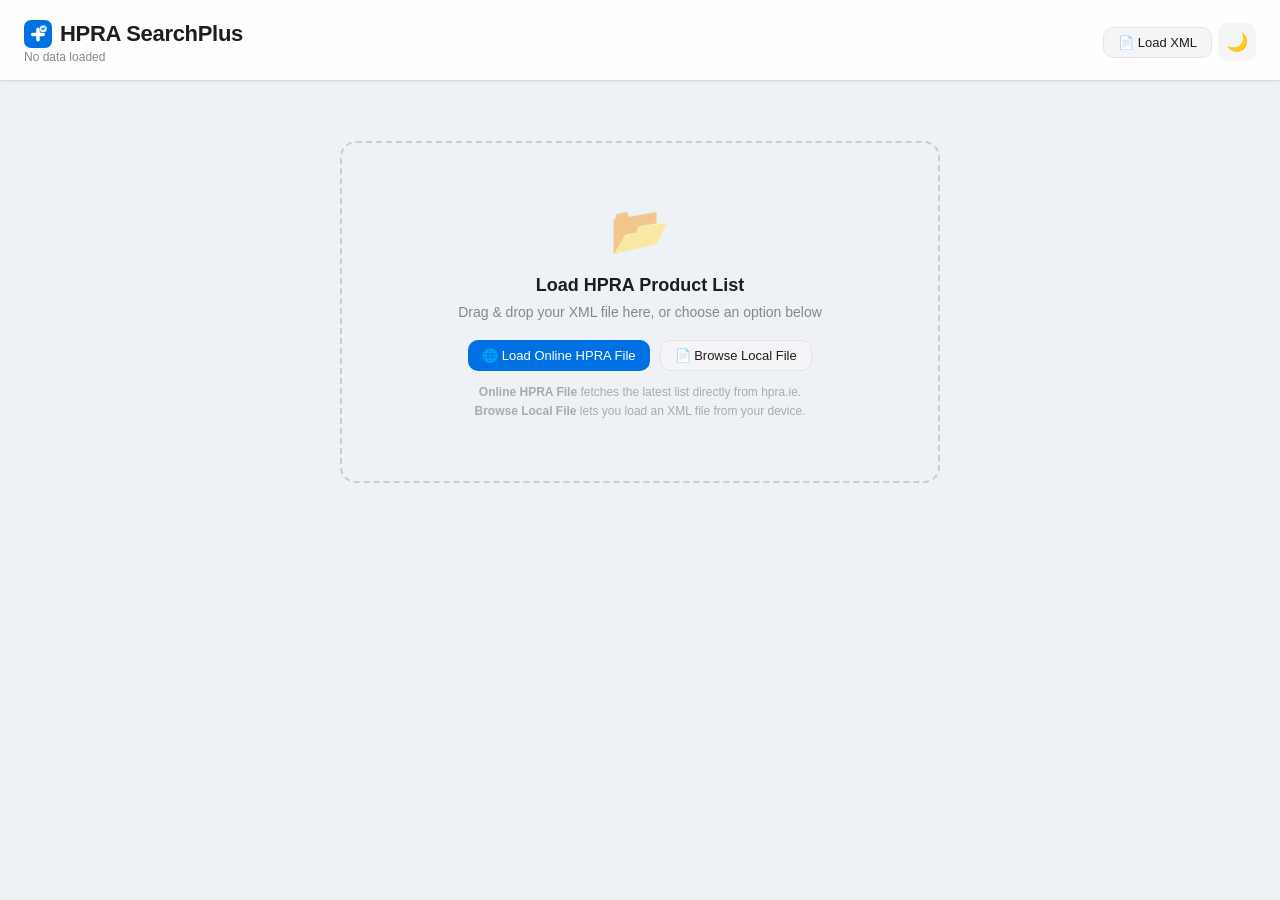
==== commit e1660b67: "file drop zone fix" ====
--- a/index.html
+++ b/index.html
@@ -164,11 +164,14 @@
             <div class="drop-zone" id="dropArea">
                 <div class="drop-zone-icon">📂</div>
                 <div class="drop-zone-title">Load HPRA Product List</div>
-                <div class="drop-zone-sub">Drag & drop your XML file here, or click to browse</div>
-                <button class="btn btn-primary" id="dropZoneBrowse">Browse Files</button>
+                <div class="drop-zone-sub">Drag &amp; drop your XML file here, or choose an option below</div>
+                <div class="drop-zone-buttons">
+                    <button class="btn btn-primary" id="loadOnlineBtn">🌐 Load Online HPRA File</button>
+                    <button class="btn btn-secondary" id="dropZoneBrowse">📄 Browse Local File</button>
+                </div>
                 <div class="drop-zone-hint">
-                    Place the latest XML file (e.g. latestHumanlist.xml) in the <code>data/</code> folder,<br>
-                    or drag and drop it directly onto this page.
+                    <strong>Online HPRA File</strong> fetches the latest list directly from hpra.ie.<br>
+                    <strong>Browse Local File</strong> lets you load an XML file from your device.
                 </div>
             </div>
         </div>
--- a/css/styles.css
+++ b/css/styles.css
@@ -192,7 +192,8 @@
 .drop-zone-title { font-size: 18px; font-weight: 600; margin-bottom: 8px; color: #1d1d1f; }
 body.dark .drop-zone-title { color: #f5f5f7; }
 .drop-zone-sub { font-size: 14px; color: #86868b; margin-bottom: 20px; }
-.drop-zone-hint { font-size: 12px; color: #aaa; margin-top: 12px; }
+.drop-zone-hint { font-size: 12px; color: #aaa; margin-top: 12px; line-height: 1.6; }
+.drop-zone-buttons { display: flex; gap: 10px; justify-content: center; flex-wrap: wrap; margin-bottom: 4px; }
 
 /* Card view */
 .products-grid {
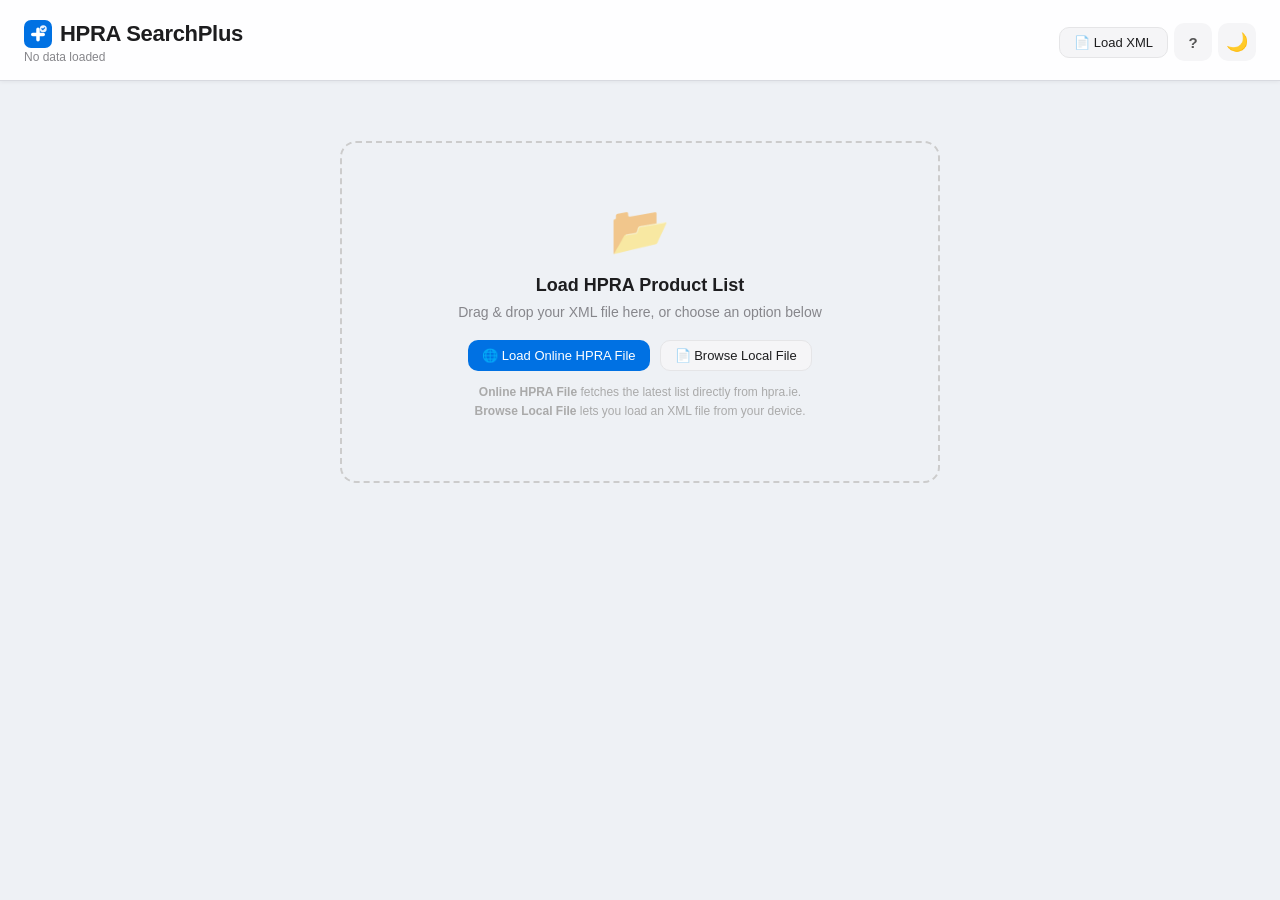
==== commit 459b9f4b: "Addition of keyboard shortcuts for core functions" ====
--- a/index.html
+++ b/index.html
@@ -26,6 +26,8 @@
                     <button type="button" class="btn btn-secondary" id="atcBrowserBtn" title="Browse ATC classification tree" style="display:none;">🌳 ATC</button>
                     <button type="button" class="btn btn-secondary" id="shareBtn" title="Copy shareable link with current filters" style="display:none;">🔗 Share</button>
                     <button type="button" class="btn btn-secondary" id="reviewedFilterBtn" title="Filter to show only reviewed items" style="display:none;">☑ Reviewed</button>
+                    <button type="button" class="btn btn-secondary" id="clearChecklistBtn" title="Clear all checklist selections" style="display:none;">✕ Clear Checklist</button>
+                    <button type="button" class="btn-icon" id="helpBtn" title="Keyboard shortcuts &amp; help (?)" aria-label="Help">?</button>
                     <button type="button" class="btn-icon" id="themeToggle" title="Toggle dark mode">🌙</button>
                 </div>
             </div>
@@ -239,6 +241,33 @@
         </div>
     </div>
 
+    <div class="help-overlay" id="helpModal" role="dialog" aria-modal="true" aria-label="Keyboard shortcuts">
+        <div class="help-modal">
+            <div class="help-header">
+                <h3>⌨️ Keyboard Shortcuts</h3>
+                <button type="button" class="changelog-close" id="closeHelp" title="Close">✕</button>
+            </div>
+            <div class="help-body">
+                <div class="help-section">
+                    <div class="help-section-title">Navigation</div>
+                    <div class="help-row"><kbd>/</kbd><span>Focus search bar</span></div>
+                    <div class="help-row"><kbd>Esc</kbd><span>Close modal or dismiss open dropdowns</span></div>
+                    <div class="help-row"><kbd>n</kbd><span>Next page</span></div>
+                    <div class="help-row"><kbd>p</kbd><span>Previous page</span></div>
+                    <div class="help-row"><kbd>↑</kbd><kbd>↓</kbd><span>Move between table rows</span></div>
+                    <div class="help-row"><kbd>Enter</kbd><span>Open detail for the focused row</span></div>
+                </div>
+                <div class="help-section">
+                    <div class="help-section-title">Actions</div>
+                    <div class="help-row"><kbd>e</kbd><span>Export current results to CSV</span></div>
+                    <div class="help-row"><kbd>t</kbd><span>Toggle Table / Cards view</span></div>
+                    <div class="help-row"><kbd>?</kbd><span>Show this help</span></div>
+                </div>
+                <div class="help-tip">Shortcuts are disabled while typing in a search or filter field.</div>
+            </div>
+        </div>
+    </div>
+
     <script src="js/app.js"></script>
 </body>
 </html>
--- a/css/styles.css
+++ b/css/styles.css
@@ -278,10 +278,11 @@
 
 /* Reviewed column */
 .review-col {
-    width: 44px !important; min-width: 44px;
-    text-align: center; padding: 0 6px !important;
-    vertical-align: middle;
-}
+    width: 36px; min-width: 36px; max-width: 36px; white-space: nowrap;
+    text-align: center; padding: 6px 8px !important;
+    vertical-align: middle !important;
+}
+.products-table td.review-col { vertical-align: middle !important; }
 .review-col input[type="checkbox"] {
     width: 16px; height: 16px; cursor: pointer;
     accent-color: #0071e3; display: block; margin: 0 auto;
@@ -709,3 +710,62 @@
 ::-webkit-scrollbar-track { background: transparent; }
 ::-webkit-scrollbar-thumb { background: #ccc; border-radius: 3px; }
 body.dark ::-webkit-scrollbar-thumb { background: #555; }
+
+/* ── Help Button ──────────────────────────────────── */
+#helpBtn {
+    font-size: 15px; font-weight: 700; color: #555;
+    font-family: -apple-system, BlinkMacSystemFont, 'Segoe UI', sans-serif;
+}
+body.dark #helpBtn { color: #ccc; }
+
+/* ── Help / Shortcuts Modal ───────────────────────── */
+.help-overlay {
+    position: fixed; inset: 0; background: rgba(0,0,0,0.5);
+    display: flex; align-items: center; justify-content: center;
+    z-index: 3000; opacity: 0; visibility: hidden;
+    transition: opacity 0.2s, visibility 0.2s; padding: 24px;
+}
+.help-overlay.active { opacity: 1; visibility: visible; }
+.help-modal {
+    background: #fff; border-radius: 14px; width: 100%; max-width: 440px;
+    box-shadow: 0 20px 60px rgba(0,0,0,0.3);
+    transform: translateY(16px); transition: transform 0.2s;
+}
+.help-overlay.active .help-modal { transform: translateY(0); }
+body.dark .help-modal { background: #2c2c2e; }
+.help-header {
+    display: flex; justify-content: space-between; align-items: center;
+    padding: 16px 20px; border-bottom: 1px solid #e5e5ea;
+}
+body.dark .help-header { border-bottom-color: #3a3a3c; }
+.help-header h3 { margin: 0; font-size: 16px; font-weight: 600; }
+.help-body { padding: 16px 20px 20px; }
+.help-section { margin-bottom: 16px; }
+.help-section-title {
+    font-size: 10px; font-weight: 700; text-transform: uppercase;
+    letter-spacing: 0.5px; color: #0071e3; margin-bottom: 8px;
+}
+body.dark .help-section-title { color: #0a84ff; }
+.help-row {
+    display: flex; align-items: center; gap: 6px;
+    padding: 6px 0; font-size: 13px;
+    border-bottom: 1px solid #f5f5f7;
+}
+.help-row:last-child { border-bottom: none; }
+body.dark .help-row { border-bottom-color: #3a3a3c; }
+.help-row span { flex: 1; color: #6e6e73; margin-left: 4px; }
+body.dark .help-row span { color: #98989d; }
+kbd {
+    display: inline-flex; align-items: center; justify-content: center;
+    background: #f0f0f5; border: 1px solid #d0d0d8; border-bottom-width: 2px;
+    border-radius: 5px; padding: 2px 7px;
+    font-family: 'SF Mono', SFMono-Regular, Consolas, 'Liberation Mono', Menlo, monospace;
+    font-size: 11px; font-weight: 600; color: #1d1d1f; min-width: 26px;
+    white-space: nowrap; flex-shrink: 0;
+}
+body.dark kbd { background: #3a3a3c; border-color: #555558; border-bottom-color: #666; color: #f5f5f7; }
+.help-tip {
+    font-size: 11px; color: #86868b; background: #f5f5f7;
+    border-radius: 8px; padding: 8px 12px; line-height: 1.5;
+}
+body.dark .help-tip { background: #1c1c1e; }
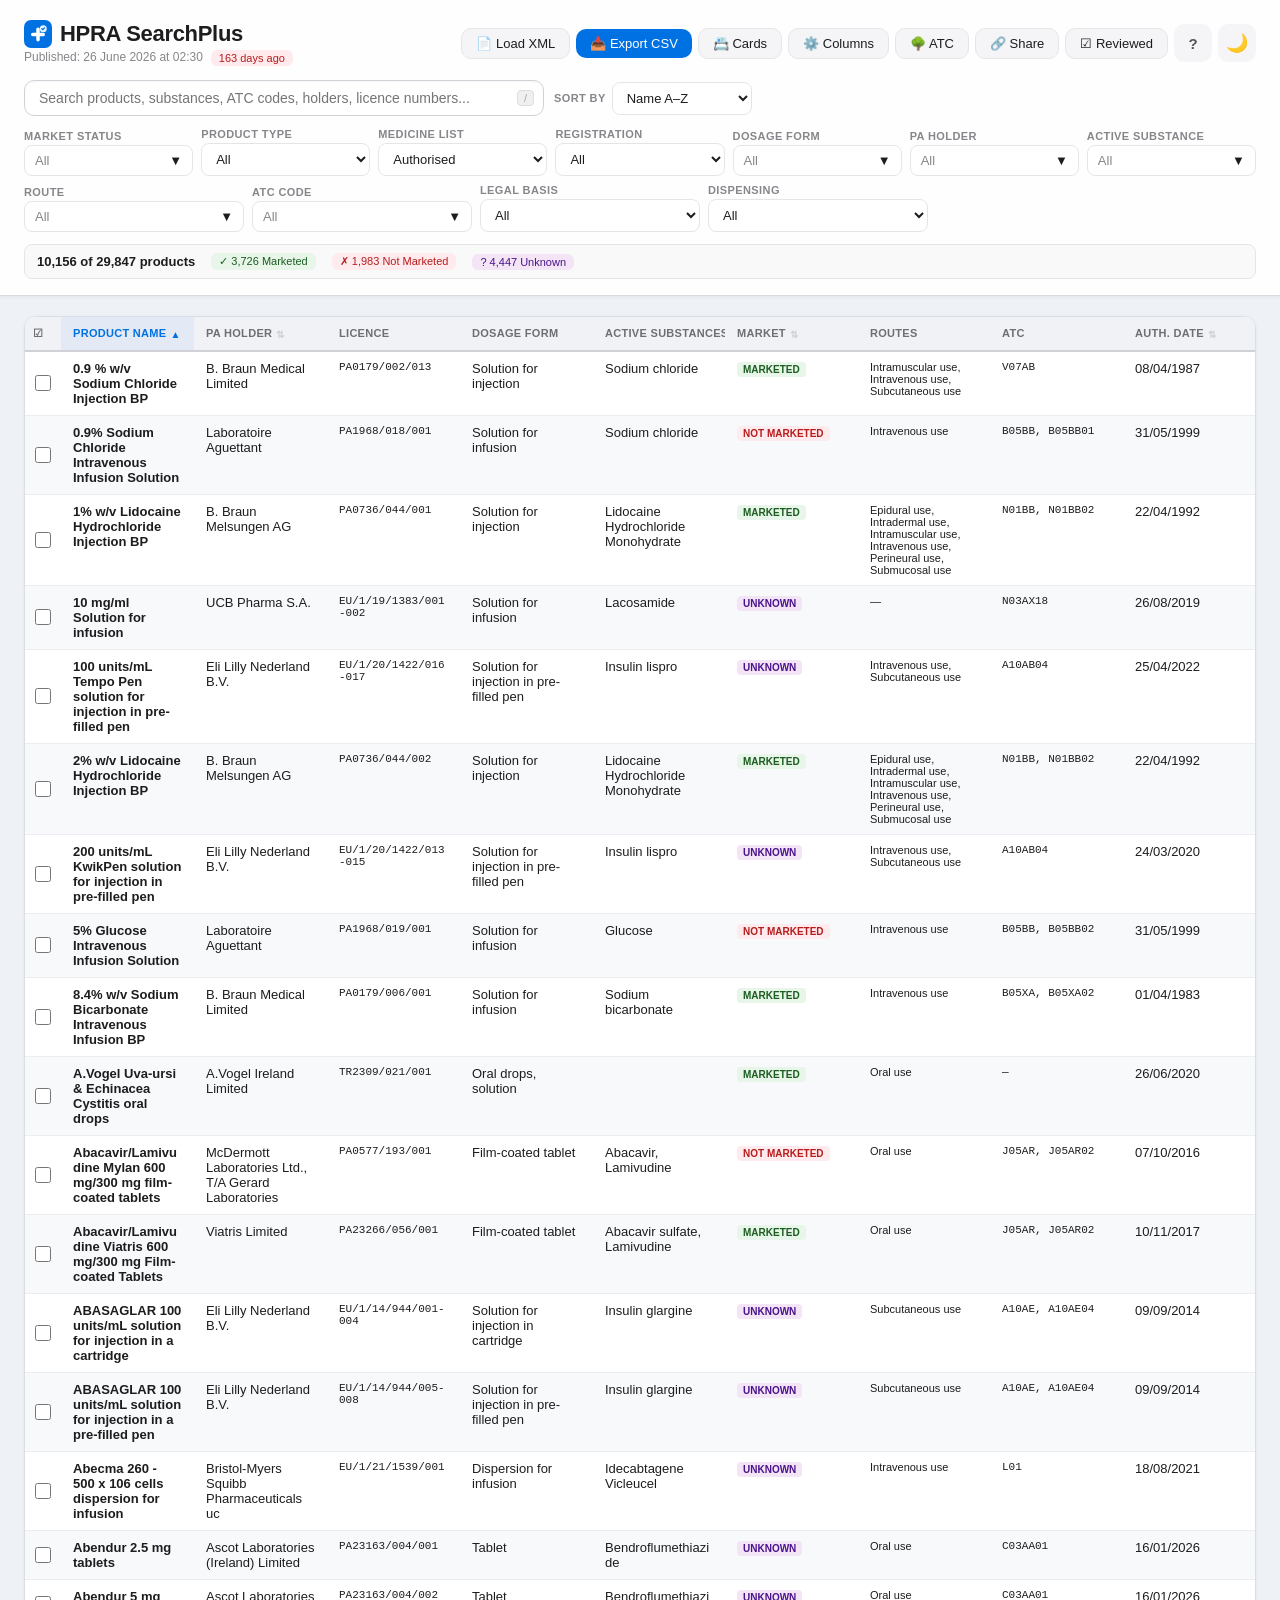
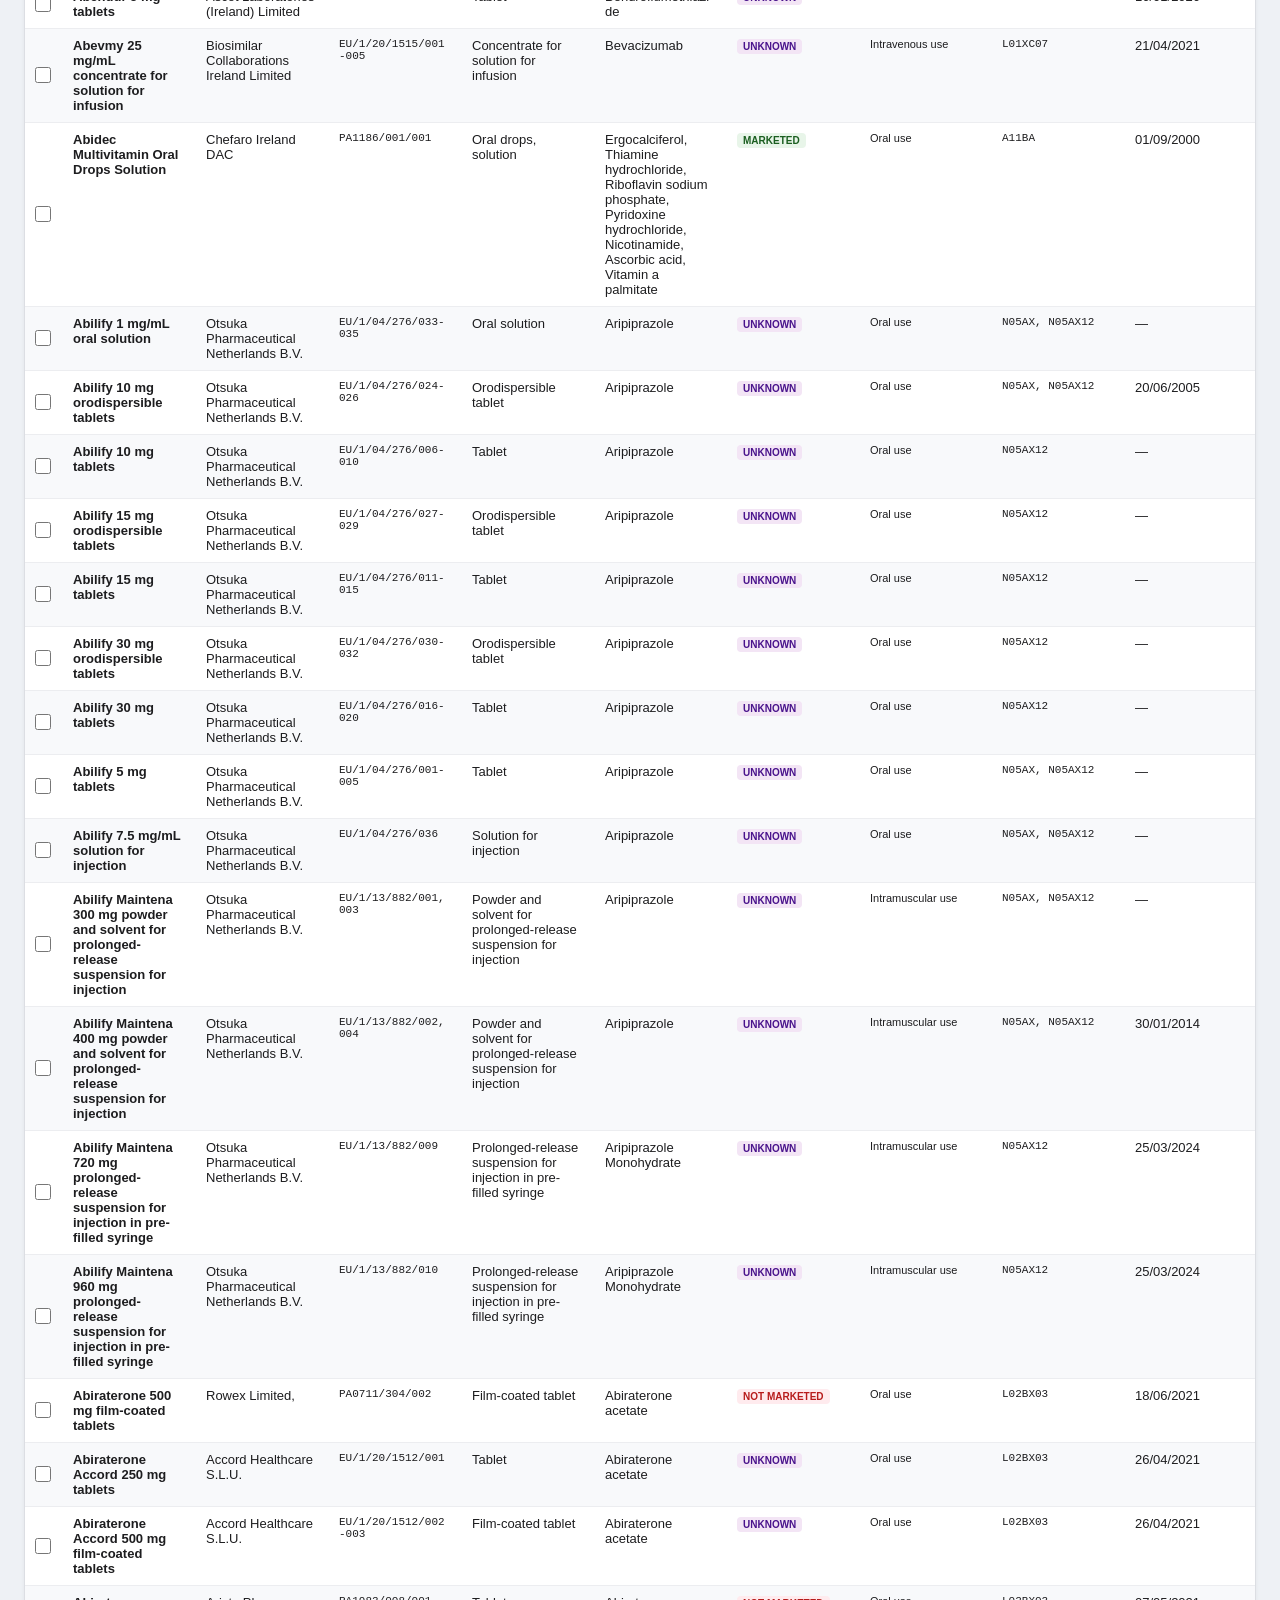
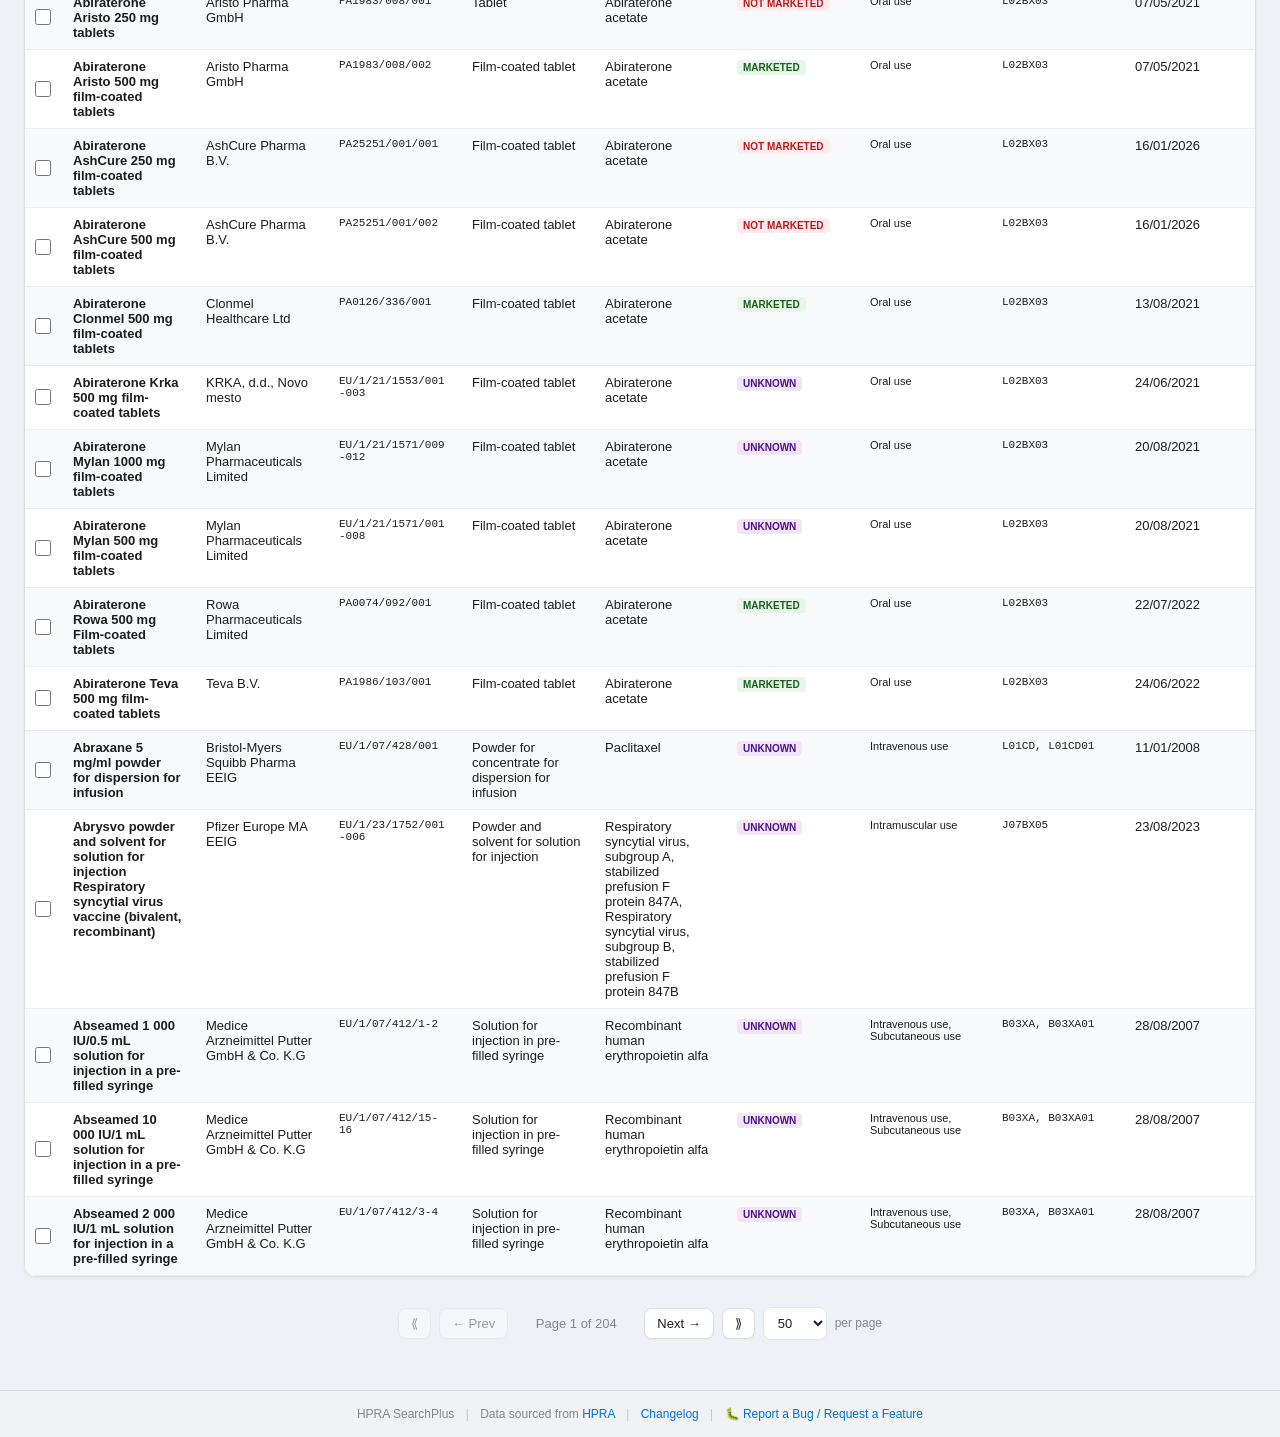
==== commit ad15c246: "Addition of withdrawn medicines list" ====
--- a/index.html
+++ b/index.html
@@ -71,6 +71,14 @@
                     <select id="filterType"><option value="">All</option></select>
                 </div>
                 <div class="filter-group">
+                    <label class="filter-label">Medicine List</label>
+                    <select id="filterList">
+                        <option value="authorised">Authorised</option>
+                        <option value="withdrawn">Withdrawn</option>
+                        <option value="">All</option>
+                    </select>
+                </div>
+                <div class="filter-group">
                     <label class="filter-label">Registration</label>
                     <select id="filterStatus"><option value="">All</option></select>
                 </div>
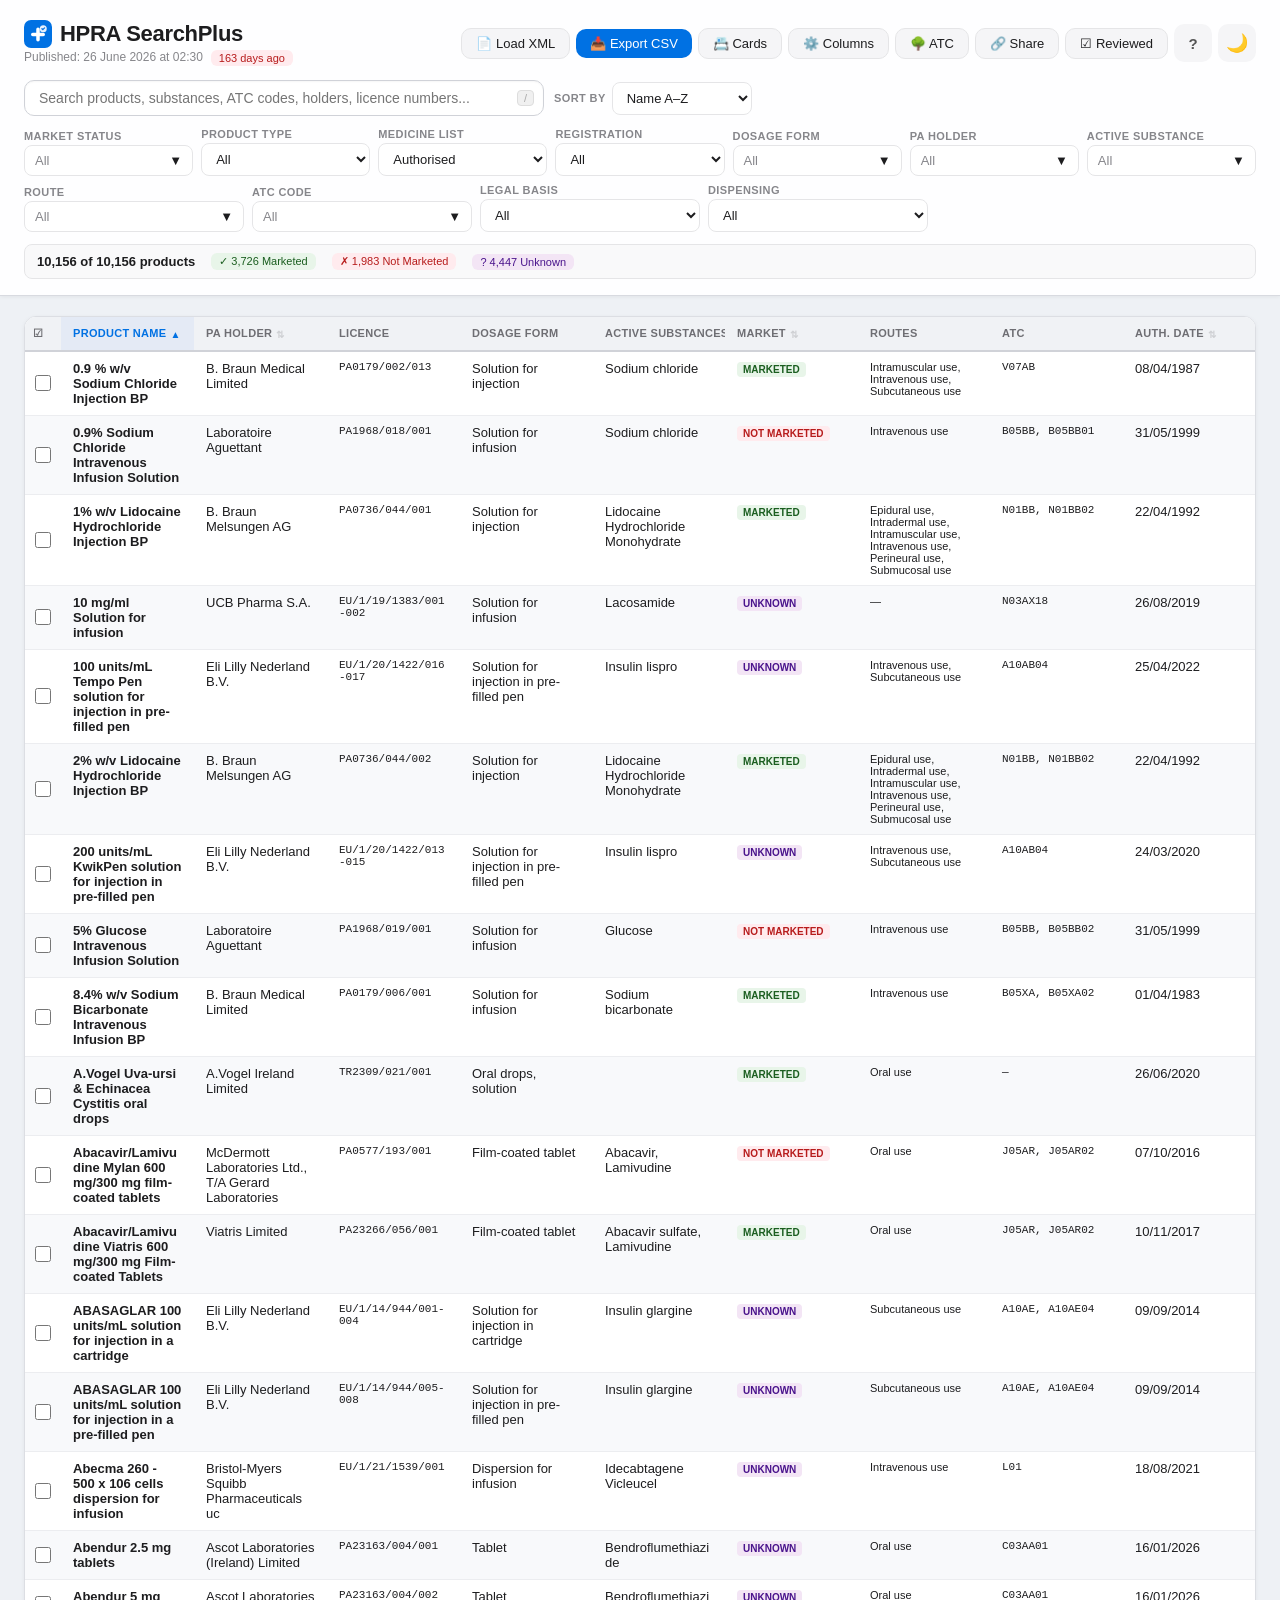
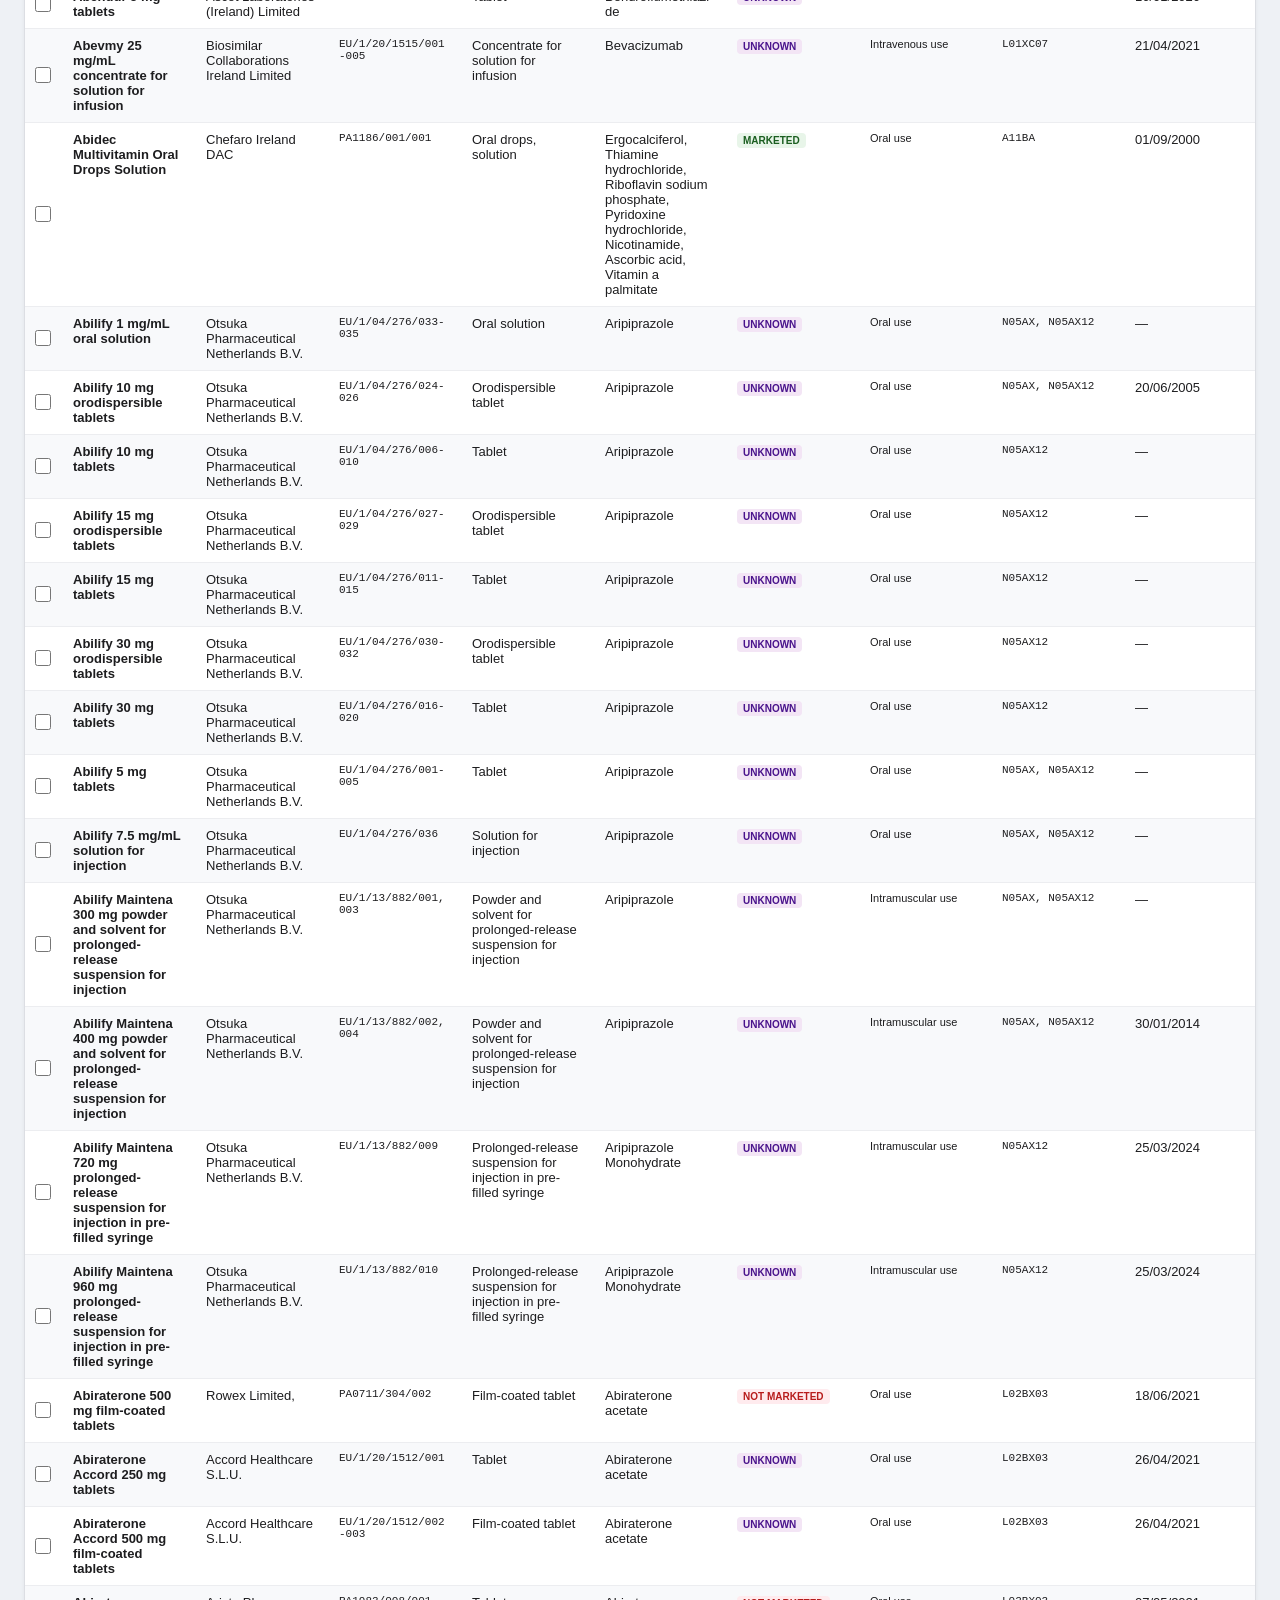
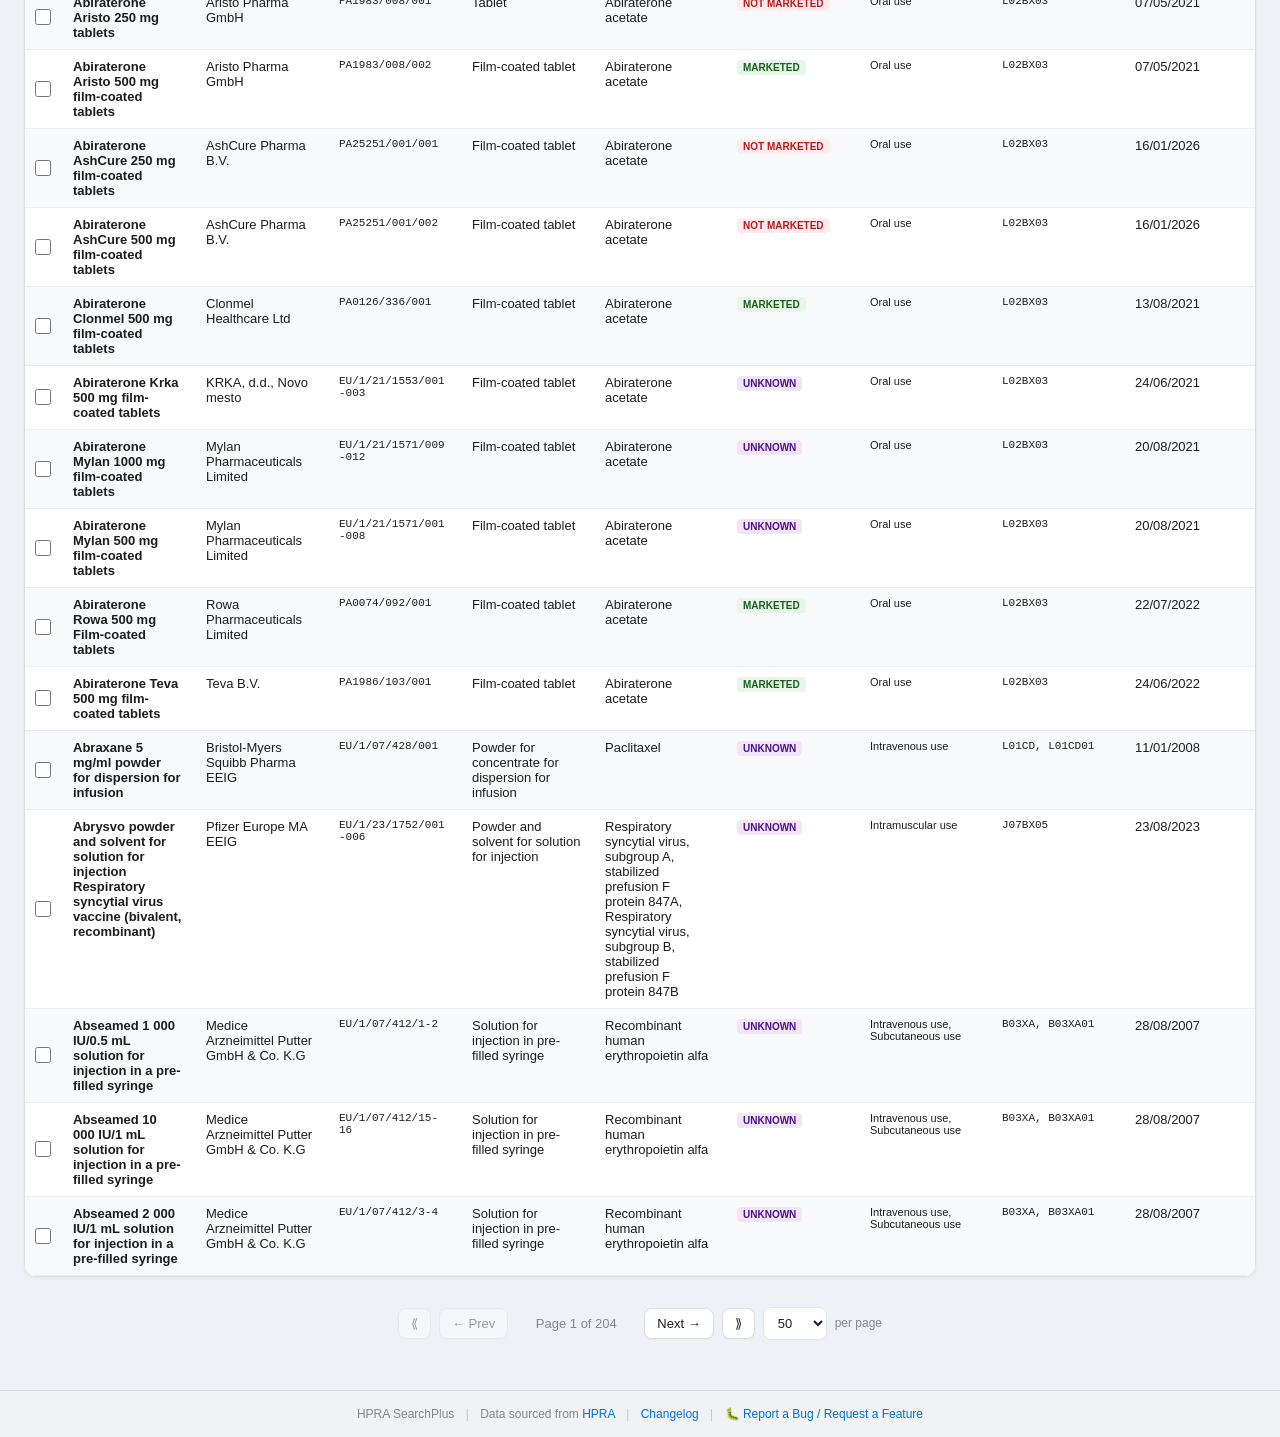
==== commit a6c699af: "Addition of lazy load for withdrawn medicines list" ====
--- a/index.html
+++ b/index.html
@@ -25,6 +25,7 @@
                     </div>
                     <button type="button" class="btn btn-secondary" id="atcBrowserBtn" title="Browse ATC classification tree" style="display:none;">🌳 ATC</button>
                     <button type="button" class="btn btn-secondary" id="shareBtn" title="Copy shareable link with current filters" style="display:none;">🔗 Share</button>
+                    <button type="button" class="btn btn-secondary" id="changesBtn" title="See what changed in the latest data update" style="display:none;">🆕 What's changed</button>
                     <button type="button" class="btn btn-secondary" id="reviewedFilterBtn" title="Filter to show only reviewed items" style="display:none;">☑ Reviewed</button>
                     <button type="button" class="btn btn-secondary" id="clearChecklistBtn" title="Clear all checklist selections" style="display:none;">✕ Clear Checklist</button>
                     <button type="button" class="btn-icon" id="helpBtn" title="Keyboard shortcuts &amp; help (?)" aria-label="Help">?</button>
@@ -249,6 +250,16 @@
         </div>
     </div>
 
+    <div class="changelog-overlay" id="changesModal">
+        <div class="changelog-modal">
+            <div class="changelog-header">
+                <h3>🆕 What's changed</h3>
+                <button type="button" class="changelog-close" id="closeChanges" title="Close">✕</button>
+            </div>
+            <div class="changelog-body" id="changesContent"></div>
+        </div>
+    </div>
+
     <div class="help-overlay" id="helpModal" role="dialog" aria-modal="true" aria-label="Keyboard shortcuts">
         <div class="help-modal">
             <div class="help-header">
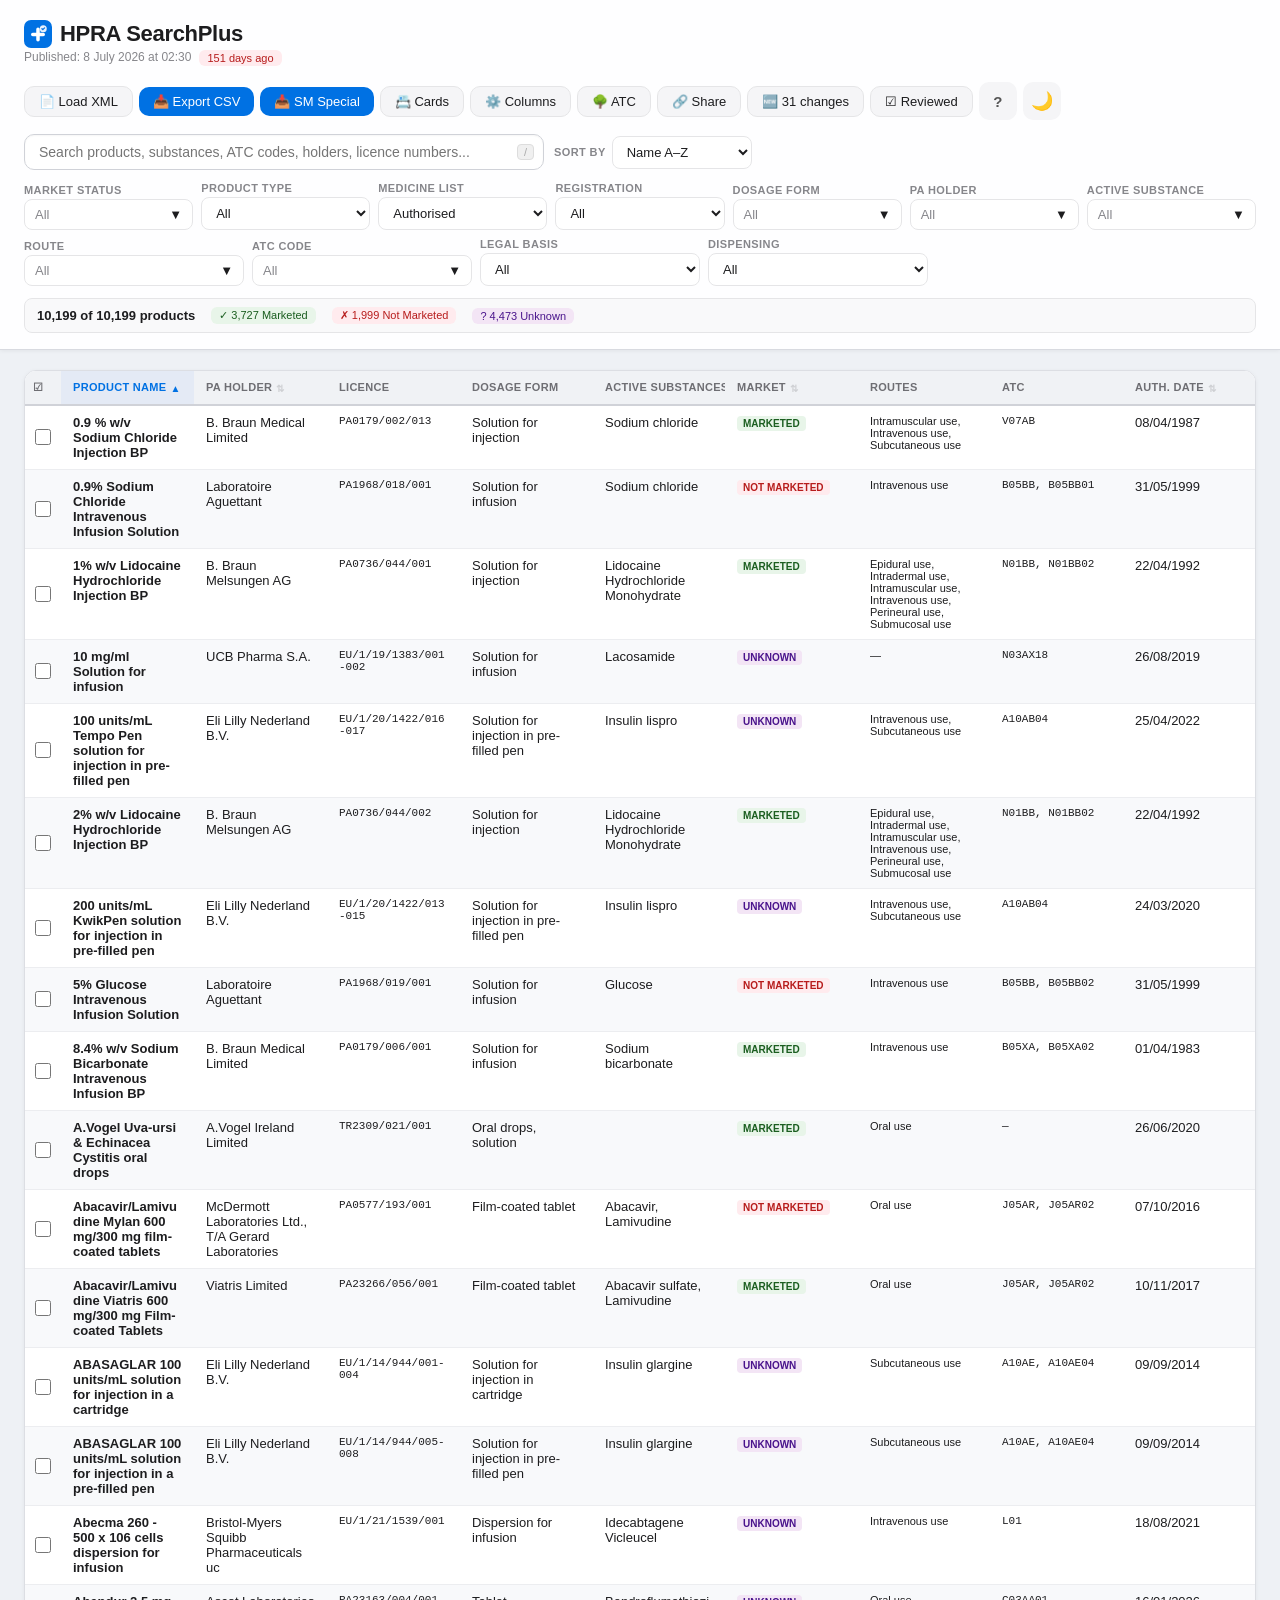
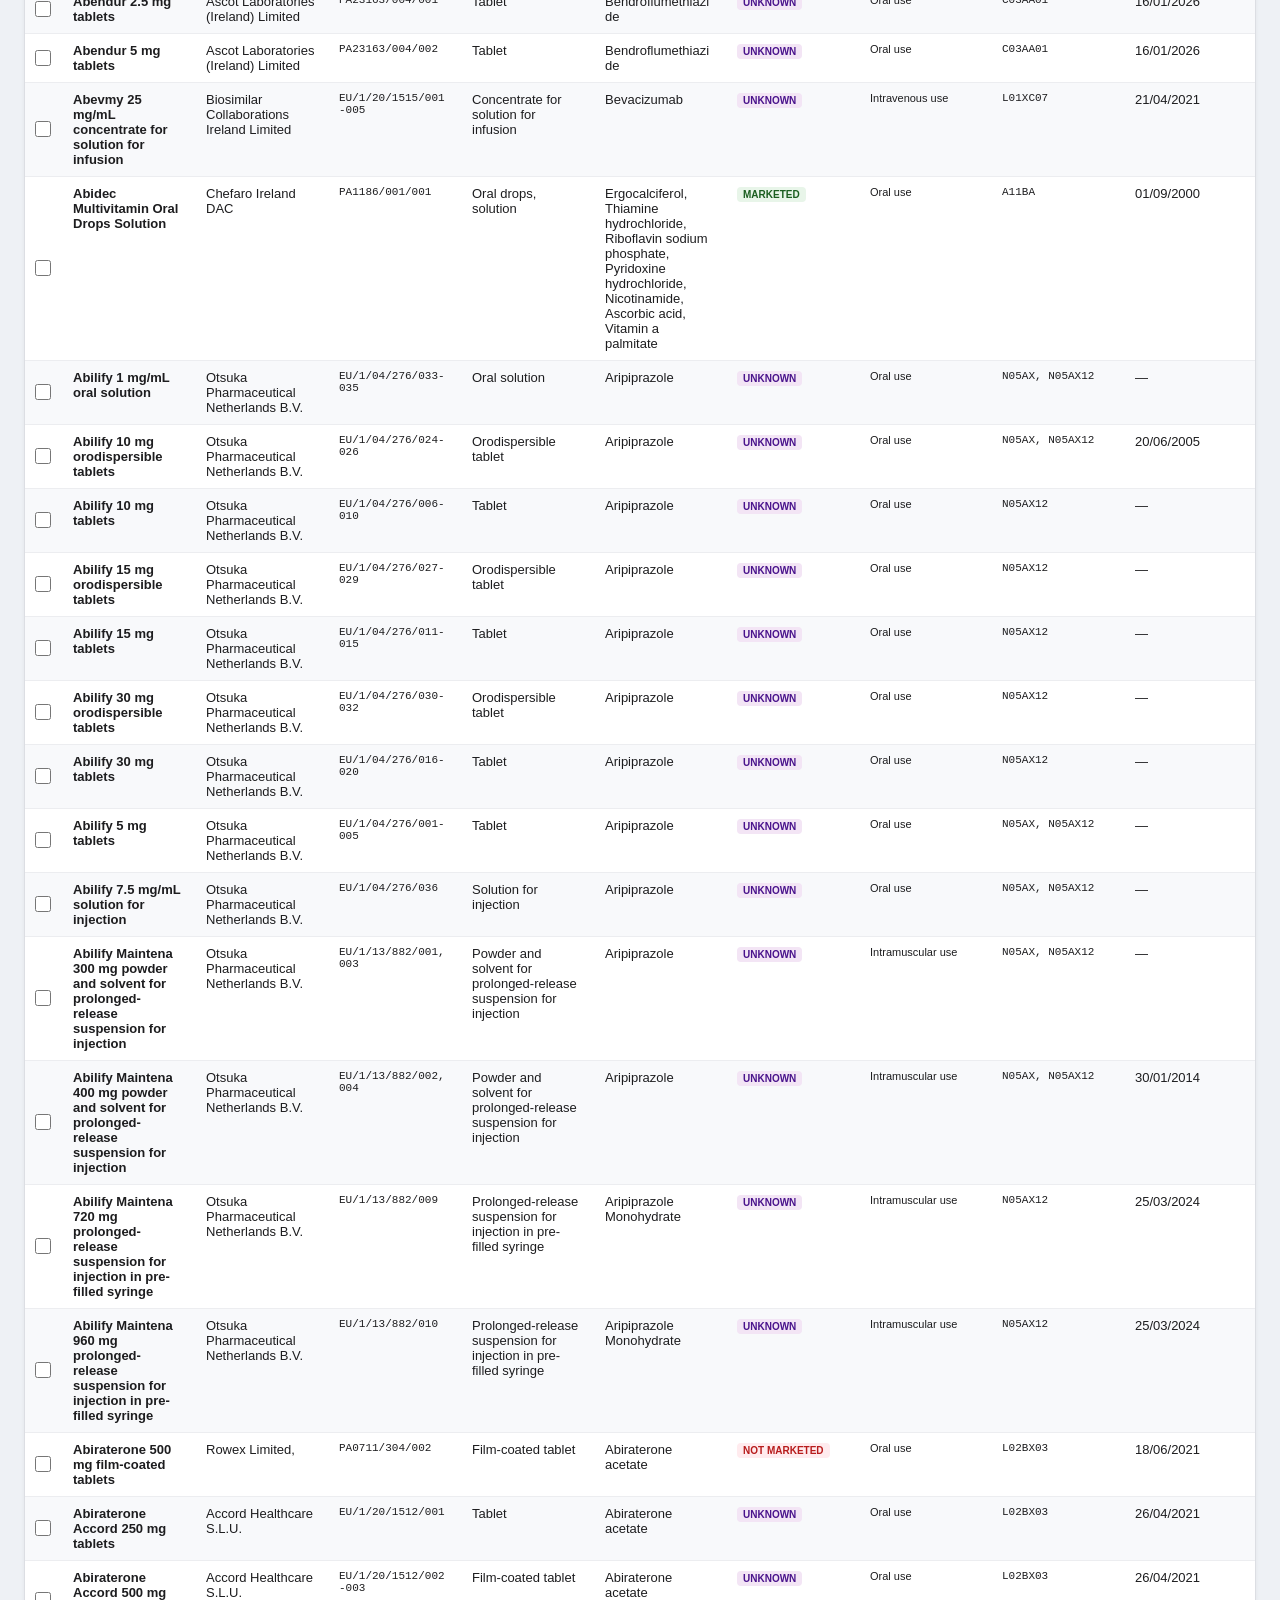
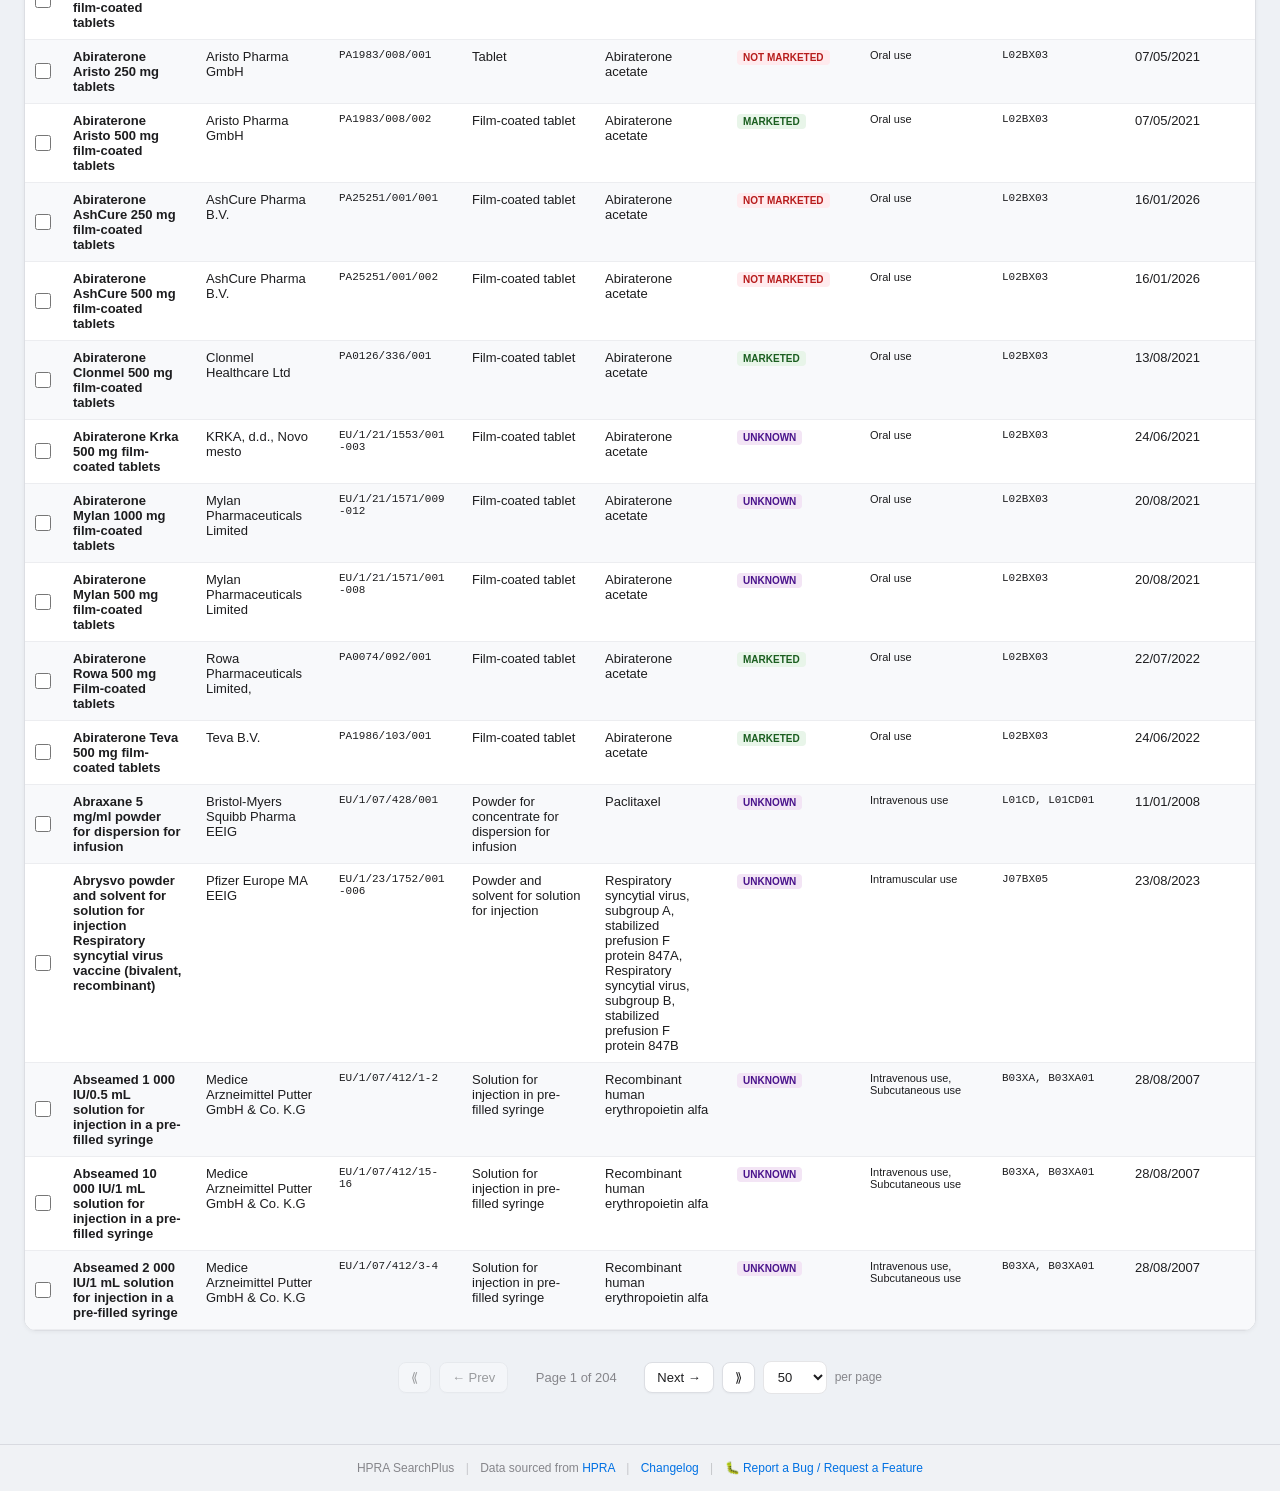
==== commit e2f7eabb: "Addition of new export functions" ====
--- a/index.html
+++ b/index.html
@@ -18,6 +18,7 @@
                     <input type="file" id="xmlFileInput" accept=".xml" />
                     <button type="button" class="btn btn-secondary" id="fileSelectBtn" title="Load XML file">📄 Load XML</button>
                     <button type="button" class="btn btn-primary" id="exportBtn" title="Export filtered results to CSV" style="display:none;">📥 Export CSV</button>
+                    <button type="button" class="btn btn-primary" id="exportSMBtn" title="Export filtered results into the NMPC bulk product data template" style="display:none;">📥 SM Special</button>
                     <button type="button" class="btn btn-secondary" id="viewToggleBtn" title="Toggle table/card view" style="display:none;">📊 Table</button>
                     <div class="column-picker-wrapper" id="columnPickerWrapper" style="display:none;position:relative;">
                         <button type="button" class="btn btn-secondary" id="columnPickerBtn" title="Choose table columns">⚙️ Columns</button>
